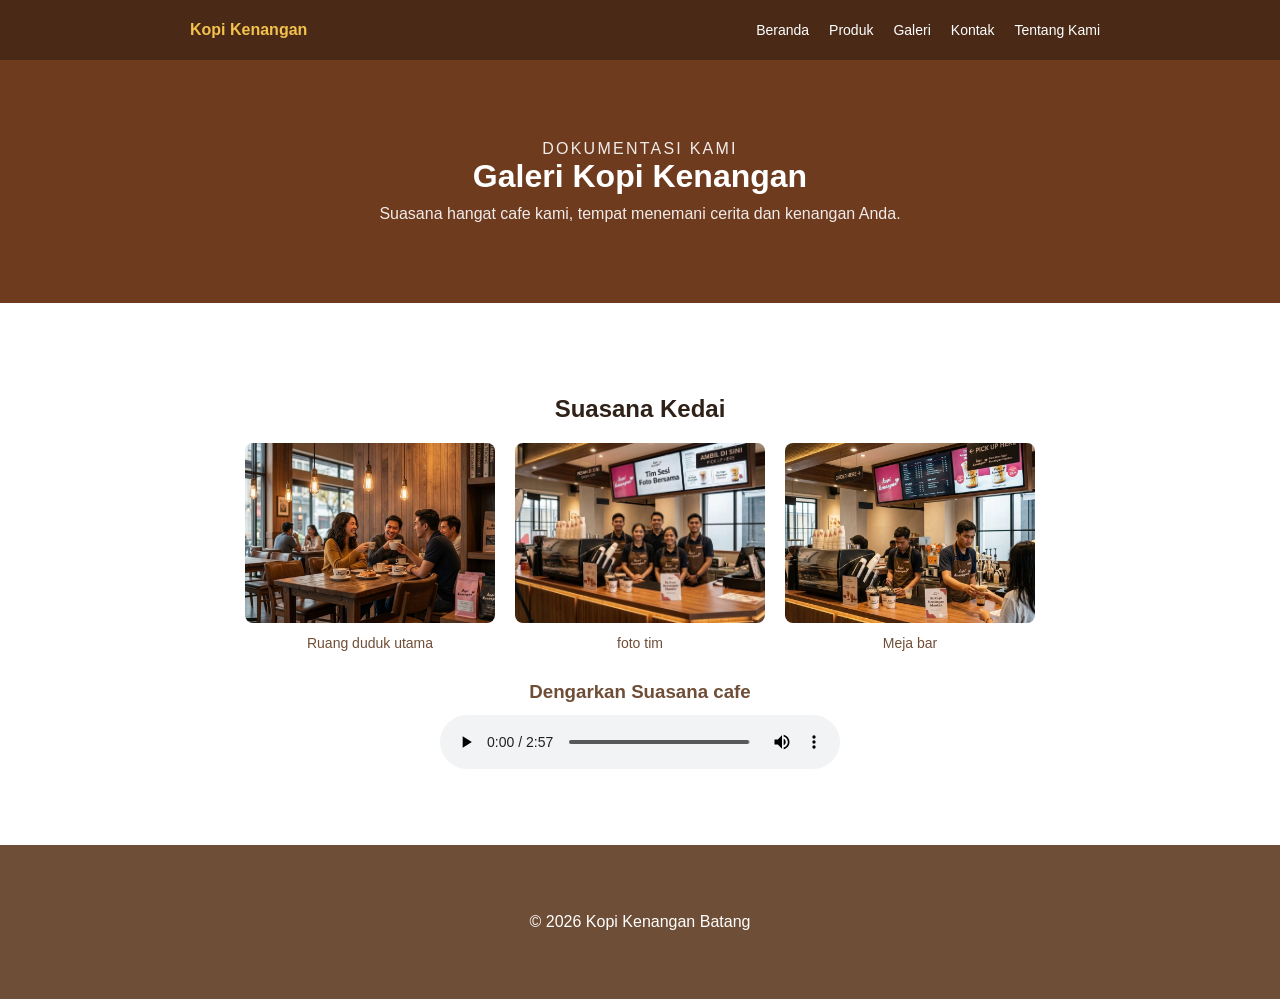
==== galeri.html @ 7b56d50e "feat: menambahkan produk dan galeri" ====
<!DOCTYPE html>
<html lang="en">
<head>
    <meta charset="UTF-8">
    <meta name="viewport" content="width=device-width, initial-scale=1.0">
    <title>Galeri - Kopi Kenangan</title>
    <link rel="stylesheet" href="css/style.css">
</head>
<body>
    <header class="main-nav">
        <div class="container nav-inner">
                 <span class="brand">
    <img src="asset/audio/audio_kopi_kenangan.mp3" alt class="brand-logo">
    Kopi Kenangan
</span>
            <nav aria-label="Navigasi utama">
                <ul>
                    <li><a href="index.html#beranda">Beranda</a></li>
                    <li><a href="produk.html">Produk</a></li>
                    <li><a href="galeri.html">Galeri</a></li>
                    <li><a href="index.html#kontak">Kontak</a></li>
                    <li><a href="tentang-kami.html">Tentang Kami</a></li>
                </ul>
            </nav>
        </div>
    </header>

    <section class="about-hero">
        <div class="container">
            <p class="eyebrow">DOKUMENTASI KAMI</p>
            <h1>Galeri Kopi Kenangan</h1>
            <p>Suasana hangat cafe kami, tempat menemani cerita dan kenangan Anda.</p>
        </div>
    </section>

    <section class="gallery-section" id="galeri">
        <div class="container">
            <h2>Suasana Kedai</h2>
            <div class="gallery-grid">
                <figure class="gallery-item">
                    <img src="asset/gambar/Ruang_duduk_utama.jpg" alt="Ruang duduk Kopi Kenangan dengan meja kayu dan pencahayaan hangat">
                    <figcaption>Ruang duduk utama</figcaption>
                </figure>
                <figure class="gallery-item">
                    <img src="asset/gambar/foto_tim.jpg" alt="foto bersama dengan tim hebat">
                    <figcaption>foto tim</figcaption>
                </figure>
                <figure class="gallery-item">
                    <img src="asset/gambar/meja_bar.jpg" alt="Meja bar tempat penyajian kopi di Kopi Kenangan">
                    <figcaption>Meja bar</figcaption>
                </figure>
            </div>

            <div class="gallery-audio">
                <h3>Dengarkan Suasana cafe</h3>
                <audio controls>
                    <source src="asset/audio/audio_kopi_kenangan.mp3" type="audio/mpeg">
                    Browser Anda tidak mendukung pemutaran audio. Anda dapat mengunduh berkasnya lewat <a href="asset/audio/suasana-cafe.mp3">tautan ini</a>.
                </audio>
            </div>
        </div>
    </section>

    <footer>
        <div class="container">
            <p>&copy; 2026 Kopi Kenangan Batang</p>
        </div>
    </footer>

    <script src="js/script.js"></script>
</body>
</html>
---- css/style.css ----
body {
    margin: 0;
    font-family: Arial, Helvetica, sans-serif;
    color: #2f2118;
    background-color: #f6f0e8;
}
 
.container {
    max-width: 920px;
    margin: 0 auto;
    padding: 32px 20px;
}
 

.hero {
    text-align: center;
    padding: 48px 32px;
    background-color: #6f3b1f;
    color: white;
}

.eyebrow {
    margin: 0 0 8px;
    font-size: 13px;
    letter-spacing: 0.14em;
    text-transform: uppercase;
    opacity: 0.85;
}
 
.hero h1 {
    font-size: 40px;
    margin: 0 0 15px;
    text-transform: capitalize;
}
 
.hero p {
    font-size: 16px;
    margin-bottom: 25px;
}
 
.hero button {
    padding: 12px 24px;
    font-size: 16px;
    background-color: #f2c14e;
    color: #333;
    border: none;
    border-radius: 5px;
    cursor: pointer;
    transition: background-color 0.2s ease;
}
 
.hero button:hover {
    background-color: #e0ac2f;
}
 .about-section {
    padding: 40px 0;
    background-color: #f6f0e8;
    text-align: center;
}

.about-section h2 {
    margin-bottom: 20px;
}

.about-content {
    max-width: 700px;
    margin: 0 auto;
    text-align: left;
}

.about-content p {
    line-height: 1.6;
    margin-bottom: 16px;
    color: #2f2118;
}

.about-content p:last-child {
    margin-bottom: 0;
}

.button {
    padding: 12px 18px;
    color: #2f2118;
    font-weight: 700;
    cursor: pointer;
    background-color: #ffd166;
    border: 0;
    border-radius: 999px;
}
 

#promoText {
    margin-top: 15px;
    font-size: 15px;
    background-color: #fff;
    color: #333;
    padding: 10px 15px;
    border-radius: 5px;
}
 
.hidden {
    display: none;
}
 

.products-section {
    padding: 40px 0;
    text-align: center;
    background-color: #fff;
}
 
.products-section h2 {
    margin-bottom: 30px;
}
 
.products {
    list-style: none;
    display: flex;
    flex-wrap: wrap;
    justify-content: center;
    gap: 20px;
    margin: 0;
    padding: 0;
}
 
.product-card {
    background-color: #fdf6ec;
    border: 1px solid #ddd;
    border-radius: 8px;
    padding: 20px;
    width: 250px;
    text-align: left;
}
 
.product-card img {
    width: 100%;
    height: 150px;
    object-fit: cover;
    border-radius: 5px;
    margin-bottom: 10px;
}
 
.product-card h3 {
    margin-bottom: 10px;
}
 
.product-card strong {
    display: block;
    color: #6f4e37;
    margin-bottom: 10px;
}
 

.product-card.favorite {
    border: 2px solid #f2c14e;
    box-shadow: 0 4px 12px rgba(111, 78, 55, 0.15);
    position: relative;
}
 

footer {
    text-align: center;
    padding: 20px;
    background-color: #6f4e37;
    color: white;
}

.main-nav {
    background-color: #4a2a17;
}

.nav-inner {
    display: flex;
    align-items: center;
    justify-content: space-between;
    padding: 14px 20px;
}

.main-nav .brand {
    color: #f2c14e;
    font-weight: 700;
    text-transform: capitalize;
}

.main-nav ul {
    display: flex;
    gap: 20px;
    list-style: none;
    margin: 0;
    padding: 0;
}

.main-nav a {
    color: #fff;
    text-decoration: none;
    font-size: 14px;
}

.main-nav a:hover {
    color: #f2c14e;
}

.contact-section {
    padding: 40px 0;
    background-color: #fdf6ec;
    text-align: left;
}

.contact-section h2 {
    text-align: center;
    margin-bottom: 30px;
}

.contact-grid {
    display: flex;
    flex-wrap: wrap;
    gap: 24px;
    justify-content: center;
}

.contact-block {
    flex: 1 1 220px;
    max-width: 260px;
}

.contact-block h3 {
    margin-bottom: 8px;
    color: #6f4e37;
}

.contact-links {
    list-style: none;
    margin: 0;
    padding: 0;
}

.contact-links li {
    margin-bottom: 8px;
}

.contact-links a {
    color: #6f3b1f;
    text-decoration: underline;
}

.contact-links a:hover {
    color: #f2c14e;
}

.about-hero {
    text-align: center;
    padding: 48px 32px;
    background-color: #6f3b1f;
    color: white;
}

.about-hero h1 {
    font-size: 32px;
    margin: 0 0 10px;
}

.about-hero p {
    font-size: 16px;
    margin: 0;
    opacity: 0.9;
}

.about-grid {
    display: flex;
    flex-wrap: wrap;
    gap: 32px;
    align-items: flex-start;
}

.about-content {
    flex: 2 1 400px;
}

.about-content p {
    line-height: 1.6;
    margin-bottom: 16px;
    color: #2f2118;
}

.about-info-card {
    flex: 1 1 220px;
    background-color: #fdf6ec;
    border: 1px solid #ddd;
    border-radius: 8px;
    padding: 20px;
}

.about-info-card h3 {
    margin: 0 0 14px;
    color: #6f4e37;
}

.about-info-card ul {
    list-style: none;
    margin: 0;
    padding: 0;
}

.about-info-card li {
    display: flex;
    flex-direction: column;
    margin-bottom: 12px;
    font-size: 14px;
}

.about-info-card li strong {
    color: #6f3b1f;
}

.about-values {
    padding: 40px 0;
    background-color: #fff;
    text-align: center;
}

.about-values h2 {
    margin-bottom: 30px;
}

.values-grid {
    display: flex;
    flex-wrap: wrap;
    justify-content: center;
    gap: 20px;
}

.value-card {
    background-color: #fdf6ec;
    border: 1px solid #ddd;
    border-radius: 8px;
    padding: 20px;
    width: 250px;
    text-align: left;
}

.value-card h3 {
    color: #6f4e37;
    margin-bottom: 8px;
}
figure.product-card {
    margin: 0;
}

.catalog-section {
    padding: 40px 0;
    background-color: #fdf6ec;
}

.catalog-table {
    width: 100%;
    border-collapse: collapse;
    margin-top: 20px;
}

.catalog-table caption {
    caption-side: top;
    text-align: left;
    font-weight: 700;
    margin-bottom: 10px;
    color: #6f4e37;
}

.catalog-table th,
.catalog-table td {
    border: 1px solid #ddd;
    padding: 10px 14px;
    text-align: left;
}

.catalog-table thead th {
    background-color: #6f3b1f;
    color: #fff;
}
.gallery-section {
    padding: 40px 0;
    background-color: #fff;
    text-align: center;
}

.gallery-grid {
    display: flex;
    flex-wrap: wrap;
    justify-content: center;
    gap: 20px;
}

.gallery-item {
    margin: 0;
    width: 250px;
}

.gallery-item img {
    width: 100%;
    height: 180px;
    object-fit: cover;
    border-radius: 8px;
}

.gallery-item figcaption {
    margin-top: 8px;
    font-size: 14px;
    color: #6f4e37;
}

.gallery-audio {
    margin-top: 30px;
    text-align: center;
}

.gallery-audio h3 {
    margin-bottom: 12px;
    color: #6f4e37;
}

.gallery-audio audio {
    width: 100%;
    max-width: 400px;
}

.main-nav .brand {
    display: flex;
    align-items: center;
    gap: 10px;
}

.brand-logo {
    height: 32px;
    width: auto;
}
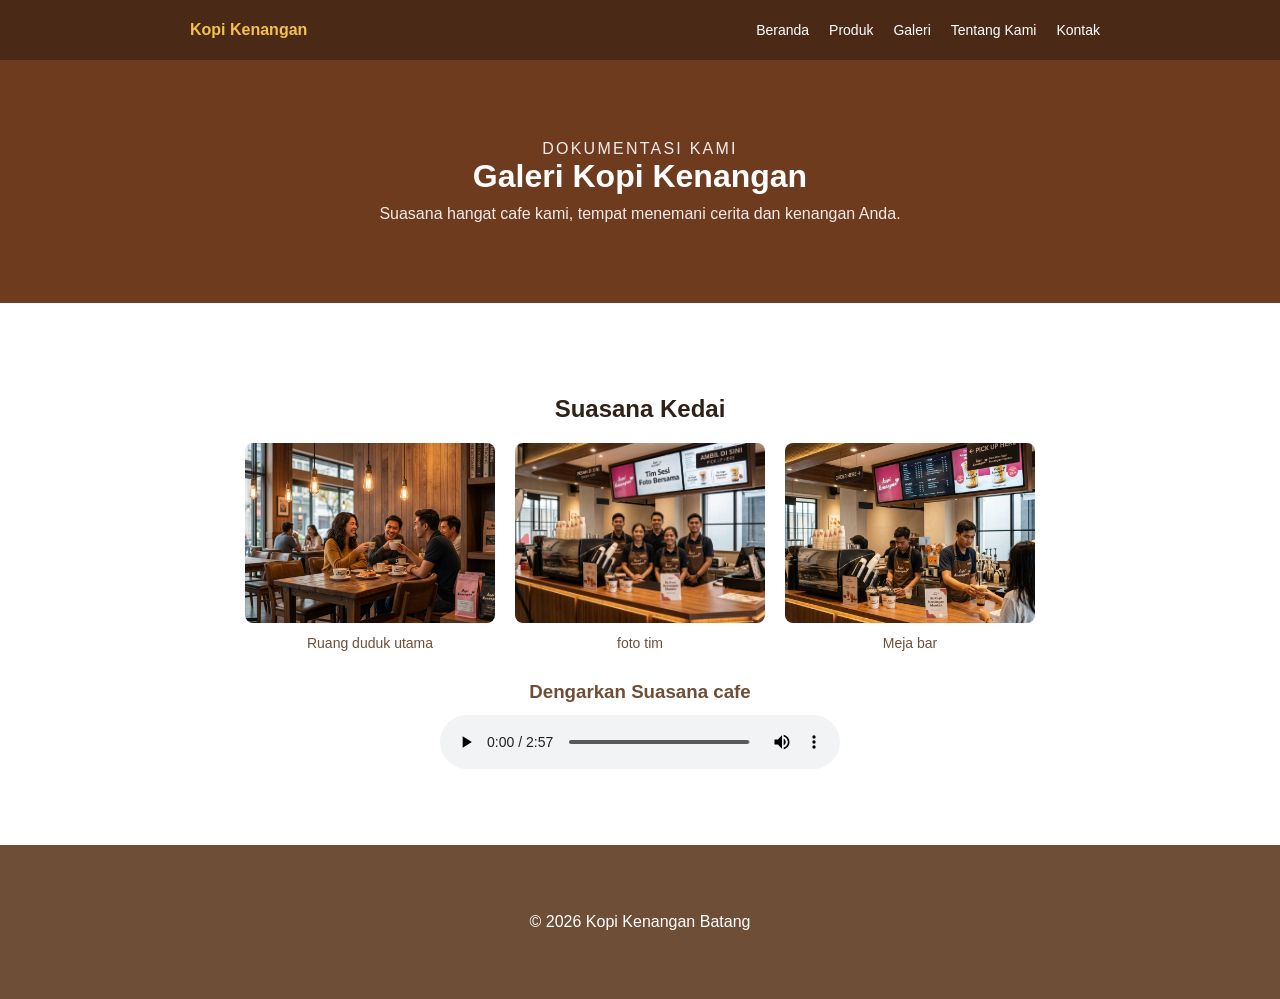
==== commit 51be8ecd: "feat : menambahkan navigasi kontak dan halaman kontak" ====
--- a/galeri.html
+++ b/galeri.html
@@ -7,7 +7,7 @@
     <link rel="stylesheet" href="css/style.css">
 </head>
 <body>
-    <header class="main-nav">
+    <header class="site-header">
         <div class="container nav-inner">
                  <span class="brand">
     <img src="asset/audio/audio_kopi_kenangan.mp3" alt class="brand-logo">
@@ -18,13 +18,13 @@
                     <li><a href="index.html#beranda">Beranda</a></li>
                     <li><a href="produk.html">Produk</a></li>
                     <li><a href="galeri.html">Galeri</a></li>
-                    <li><a href="index.html#kontak">Kontak</a></li>
                     <li><a href="tentang-kami.html">Tentang Kami</a></li>
+                    <li><a href="kontak.html">Kontak</a></li>
                 </ul>
             </nav>
         </div>
     </header>
-
+ 
     <section class="about-hero">
         <div class="container">
             <p class="eyebrow">DOKUMENTASI KAMI</p>
@@ -32,7 +32,7 @@
             <p>Suasana hangat cafe kami, tempat menemani cerita dan kenangan Anda.</p>
         </div>
     </section>
-
+ 
     <section class="gallery-section" id="galeri">
         <div class="container">
             <h2>Suasana Kedai</h2>
@@ -50,7 +50,7 @@
                     <figcaption>Meja bar</figcaption>
                 </figure>
             </div>
-
+ 
             <div class="gallery-audio">
                 <h3>Dengarkan Suasana cafe</h3>
                 <audio controls>
@@ -60,13 +60,13 @@
             </div>
         </div>
     </section>
-
-    <footer>
+ 
+    <footer class="site-footer">
         <div class="container">
             <p>&copy; 2026 Kopi Kenangan Batang</p>
         </div>
     </footer>
-
+ 
     <script src="js/script.js"></script>
 </body>
 </html>
--- a/css/style.css
+++ b/css/style.css
@@ -158,14 +158,14 @@
 }
  
 
-footer {
+.site-footer {
     text-align: center;
     padding: 20px;
     background-color: #6f4e37;
     color: white;
 }
 
-.main-nav {
+.site-header {
     background-color: #4a2a17;
 }
 
@@ -176,13 +176,13 @@
     padding: 14px 20px;
 }
 
-.main-nav .brand {
+.site-header .brand {
     color: #f2c14e;
     font-weight: 700;
     text-transform: capitalize;
 }
 
-.main-nav ul {
+.site-header ul {
     display: flex;
     gap: 20px;
     list-style: none;
@@ -190,13 +190,13 @@
     padding: 0;
 }
 
-.main-nav a {
+.site-header a {
     color: #fff;
     text-decoration: none;
     font-size: 14px;
 }
 
-.main-nav a:hover {
+.site-header a:hover {
     color: #f2c14e;
 }
 
@@ -422,7 +422,7 @@
     max-width: 400px;
 }
 
-.main-nav .brand {
+.site-header .brand {
     display: flex;
     align-items: center;
     gap: 10px;
@@ -431,4 +431,185 @@
 .brand-logo {
     height: 32px;
     width: auto;
+}
+
+.field { margin-bottom: 22px; }
+.field label {
+    display: block;
+    margin-bottom: 8px;
+    color: #6f3b1f;
+    font-weight: 600;
+    font-size: 14px;
+}
+.field-hint {
+    margin: 6px 0 0;
+    font-size: 13px;
+    color: #9c7a5c;
+    font-style: italic;
+}
+fieldset { margin: 0 0 22px; }
+fieldset + fieldset { margin-top: 22px; }
+#preview-form {
+    padding: 18px 20px;
+    white-space: pre-wrap;
+    background: white;
+    border: 1px solid #e0cba8;
+    border-radius: 10px;
+    font-family: 'Courier New', monospace;
+    font-size: 14px;
+    line-height: 1.6;
+}
+
+.skip-link {
+    position: absolute;
+    left: -999px;
+    top: auto;
+    background-color: #4a2a17;
+    color: #fff;
+    padding: 10px 16px;
+    border-radius: 0 0 6px 0;
+    z-index: 100;
+}
+
+.skip-link:focus {
+    left: 0;
+    top: 0;
+}
+
+
+.page {
+    max-width: 700px;
+    margin: 0 auto;
+    padding: 40px 20px;
+}
+
+.page h1 {
+    color: #6f3b1f;
+    margin-bottom: 8px;
+}
+
+
+.page button[type="submit"] {
+    padding: 12px 24px;
+    font-size: 16px;
+    background-color: #f2c14e;
+    color: #333;
+    border: none;
+    border-radius: 5px;
+    cursor: pointer;
+    transition: background-color 0.2s ease;
+}
+
+.page button[type="submit"]:hover {
+    background-color: #e0ac2f;
+}
+
+
+
+.contact-section form {
+    max-width: 600px;
+    margin: 0 auto 40px;
+    background-color: #fdf6ec;
+    border: 1px solid #e8d8c3;
+    border-top: 4px solid #6f3b1f;
+    border-radius: 14px;
+    padding: 36px 40px;
+    box-shadow: 0 8px 24px rgba(111, 78, 55, 0.12);
+}
+
+.contact-section input[type="text"],
+.contact-section input[type="email"],
+.contact-section input[type="tel"],
+.contact-section select,
+.contact-section textarea {
+    width: 100%;
+    padding: 12px 14px;
+    border: 1px solid #e0cba8;
+    border-radius: 8px;
+    font-family: inherit;
+    font-size: 15px;
+    box-sizing: border-box;
+    background-color: #fff;
+    transition: border-color 0.2s ease, box-shadow 0.2s ease;
+}
+
+.contact-section input:hover,
+.contact-section select:hover,
+.contact-section textarea:hover {
+    border-color: #c9a877;
+}
+
+.contact-section input:focus,
+.contact-section select:focus,
+.contact-section textarea:focus {
+    border-color: #6f3b1f;
+    box-shadow: 0 0 0 3px rgba(111, 59, 31, 0.12);
+    outline: none;
+}
+
+.contact-section fieldset {
+    border: 1px solid #e8d8c3;
+    border-radius: 10px;
+    padding: 16px 20px;
+    background-color: #fffaf3;
+}
+
+.contact-section fieldset legend {
+    padding: 0 8px;
+    color: #6f3b1f;
+    font-weight: 700;
+    font-size: 13px;
+    letter-spacing: 0.04em;
+    text-transform: uppercase;
+}
+
+.contact-section fieldset label {
+    display: flex;
+    align-items: center;
+    font-weight: normal;
+    padding: 6px 8px;
+    border-radius: 6px;
+    transition: background-color 0.15s ease;
+}
+
+.contact-section fieldset label:hover {
+    background-color: rgba(111, 59, 31, 0.06);
+}
+
+.contact-section fieldset input[type="radio"] {
+    width: 17px;
+    height: 17px;
+    margin-right: 10px;
+    accent-color: #6f3b1f;
+}
+
+.contact-section button[type="submit"] {
+    width: 100%;
+    margin-top: 6px;
+    padding: 14px 24px;
+    font-size: 16px;
+    font-weight: 700;
+    letter-spacing: 0.02em;
+    box-shadow: 0 4px 10px rgba(224, 172, 47, 0.35);
+    transition: background-color 0.2s ease, transform 0.15s ease, box-shadow 0.15s ease;
+}
+
+.contact-section button[type="submit"]:hover {
+    transform: translateY(-1px);
+    box-shadow: 0 6px 14px rgba(224, 172, 47, 0.45);
+}
+
+
+.contact-section #preview-form {
+    max-width: 600px;
+    margin: 0 auto;
+    box-shadow: 0 4px 12px rgba(111, 78, 55, 0.08);
+}
+
+.contact-section input:focus-visible,
+.contact-section select:focus-visible,
+.contact-section textarea:focus-visible,
+.contact-section button:focus-visible {
+    outline: 3px solid #6f3b1f;
+    outline-offset: 2px;
 }
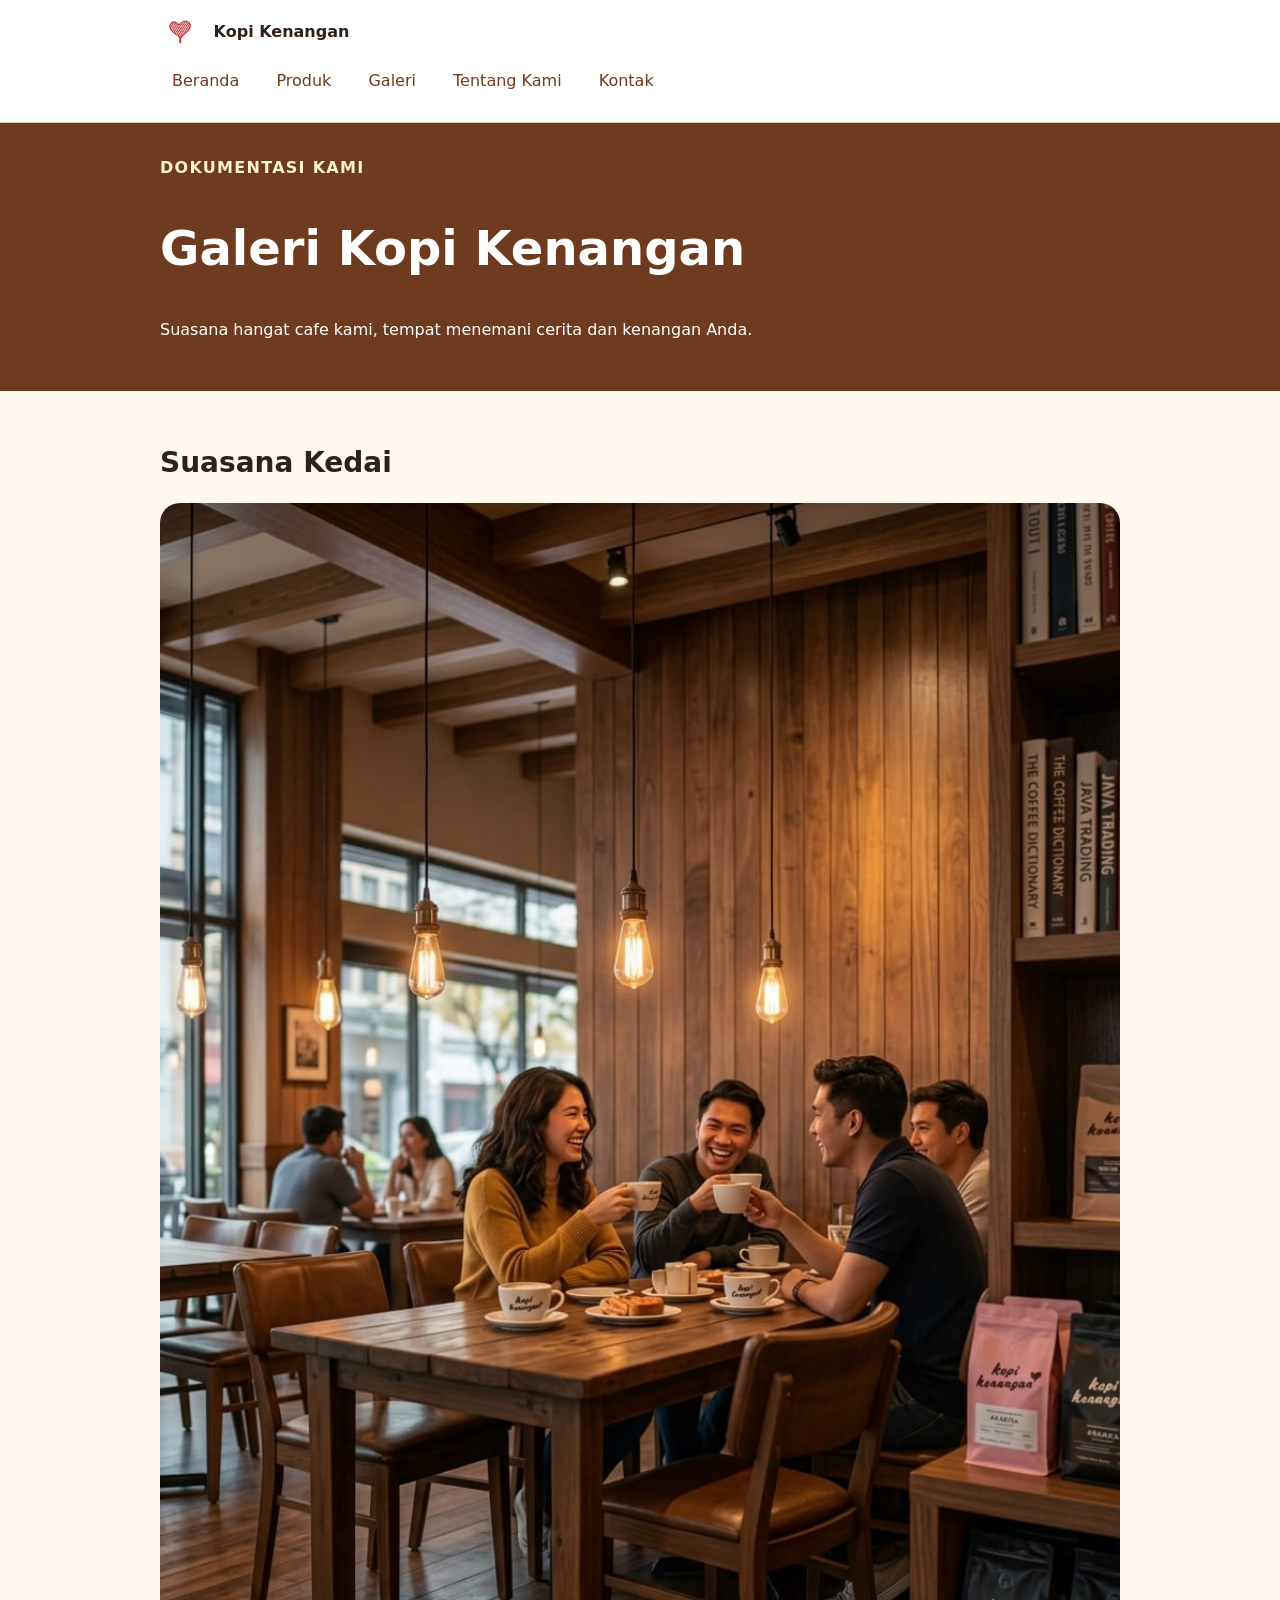
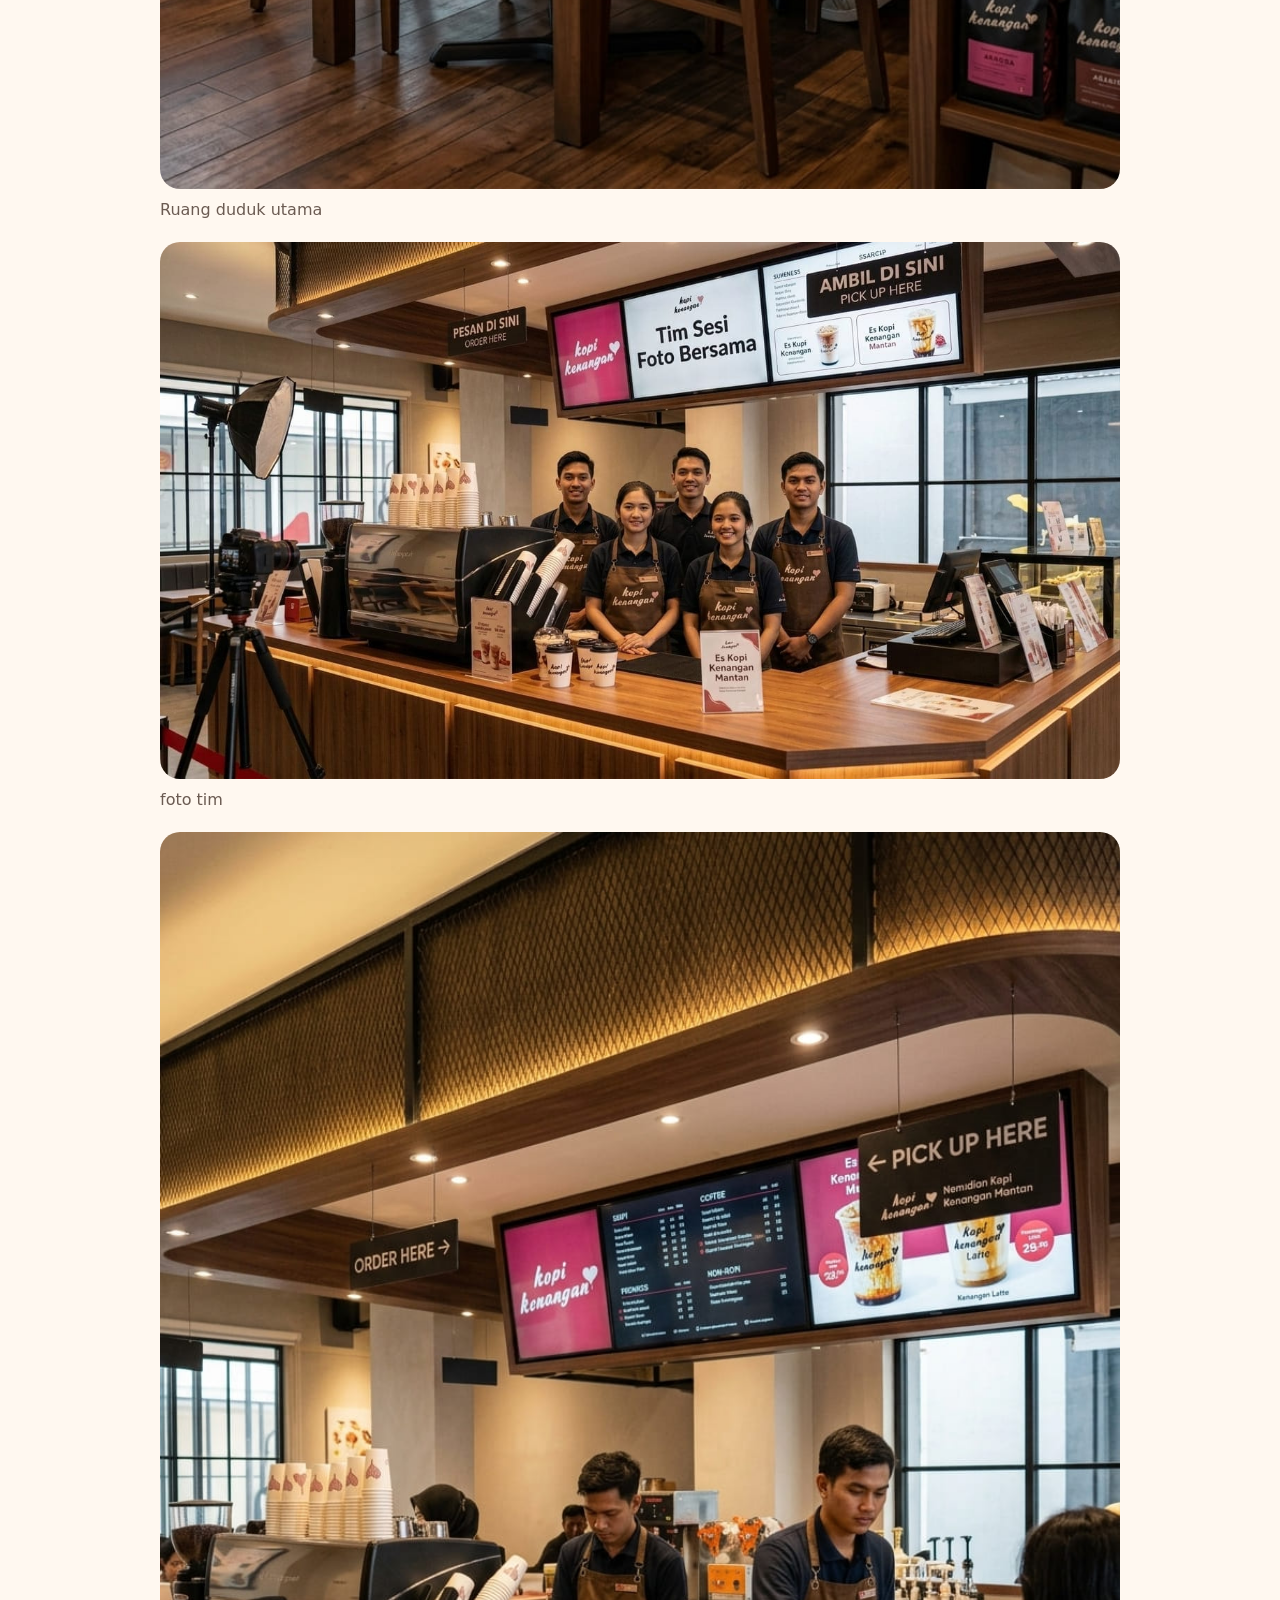
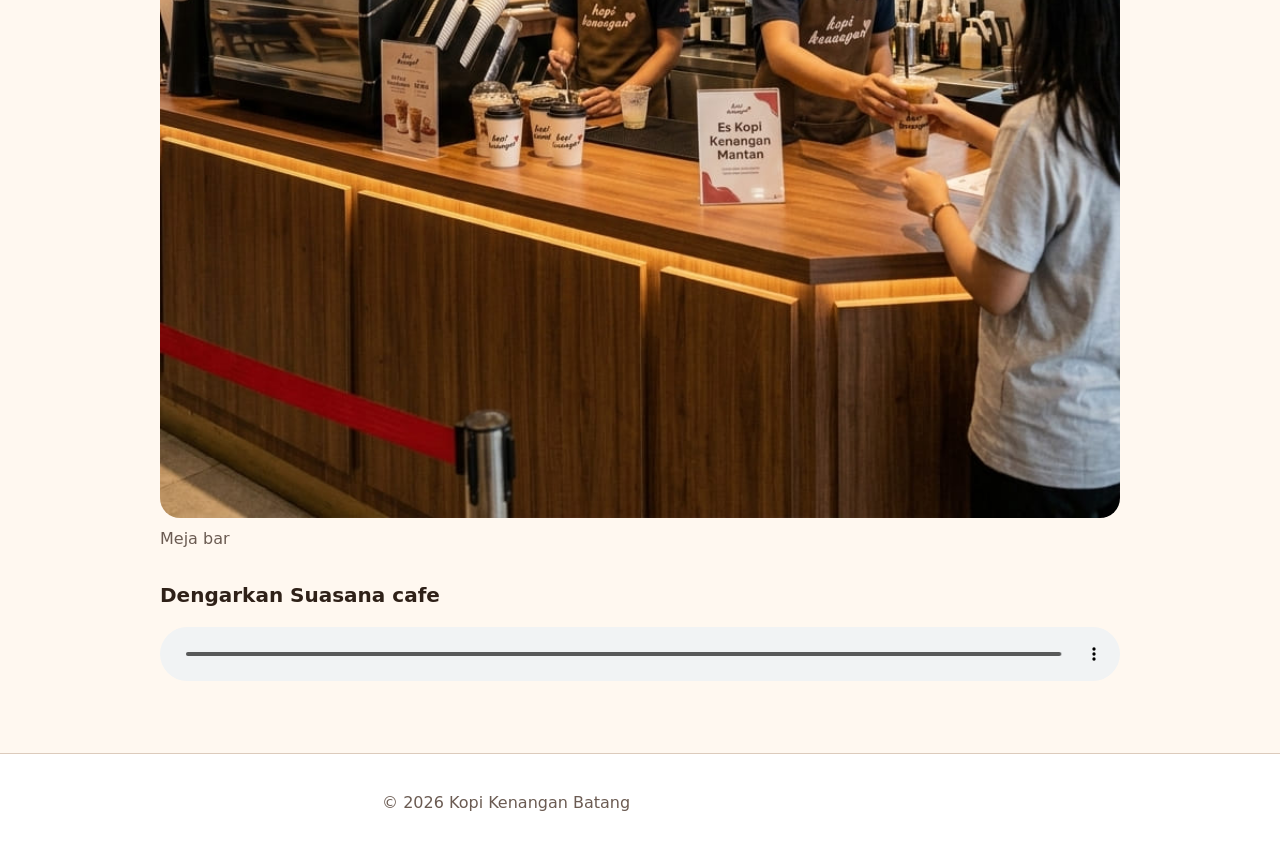
==== commit a2d9cdc9: "feat: revisi css" ====
--- a/galeri.html
+++ b/galeri.html
@@ -10,7 +10,7 @@
     <header class="site-header">
         <div class="container nav-inner">
                  <span class="brand">
-    <img src="asset/audio/audio_kopi_kenangan.mp3" alt class="brand-logo">
+    <img src="asset/gambar/logo_kopi_kenangan.webp" alt class="brand-logo">
     Kopi Kenangan
 </span>
             <nav aria-label="Navigasi utama">
--- a/css/style.css
+++ b/css/style.css
@@ -1,615 +1,198 @@
-body {
-    margin: 0;
-    font-family: Arial, Helvetica, sans-serif;
-    color: #2f2118;
-    background-color: #f6f0e8;
+:root {
+
+  --color-primary: #6f3b1f;        
+  --color-primary-strong: #4b2715;  
+  --color-text: #2f2118;             
+  --color-muted: #6b5b52;            
+  --color-text-accent: #8a3b0f;           
+  --color-on-primary: #ffffff;         
+  --color-surface-soft: #fff8f0;               
+  --color-surface: #ffffff;            
+  --color-accent-soft: #fef3c7;        
+  --color-accent-strong: #fde68a;      
+  --color-border: #dccbbc;        
+  --color-border-control: #8a6f5f;        
+  --color-focus: #1d4ed8;          
+  --color-focus-on-dark: #fde68a;  
+ 
+
+  --space-1: 0.5rem;
+  --space-2: 0.75rem;   
+  --space-3: 1.25rem;  
+  --space-4: 2rem;
+ 
+  
+  --radius-sm: 0.5rem;    
+  --radius-md: 0.875rem;  
+  --radius-lg: 1.25rem;   
+ 
+  --shadow-card: 0 0.5rem 1.5rem rgb(47 33 24 / 0.1);
 }
  
-.container {
-    max-width: 920px;
-    margin: 0 auto;
-    padding: 32px 20px;
+*,
+*::before,
+*::after { box-sizing: border-box; }
+ 
+html { color-scheme: light; }
+ 
+body {
+  margin: 0;
+  color: var(--color-text);
+  background: var(--color-surface-soft);
+  font-family: system-ui, -apple-system, BlinkMacSystemFont, "Segoe UI", sans-serif;
+  font-size: 1rem;
+  line-height: 1.6;
 }
  
+img { max-width: 100%; height: auto; }
+a { color: var(--color-primary); }
+a:hover { color: var(--color-primary-strong); }
+ 
+h1, h2, h3 { line-height: 1.2; }
+h1 { font-size: clamp(2rem, 6vw, 3rem); } h2 { font-size: 1.75rem; } h3 { font-size: 1.25rem; }
+p, li { max-width: 68ch; }
+ 
+ 
+.container { width: min(100% - 2rem, 60rem); margin-inline: auto; }
+ 
+.site-header { padding: var(--space-2) 0; background: var(--color-surface); border-bottom: 1px solid var(--color-border); }
+.site-footer { margin-top: var(--space-4); padding: var(--space-3) 0; color: var(--color-muted); text-align: center; background: var(--color-surface); border-top: 1px solid var(--color-border); }
+ 
+.hero,
+.about-hero { padding: var(--space-4) 0; color: var(--color-on-primary); background: var(--color-primary); }
+ 
+.products-section,
+.catalog-section,
+.contact-section,
+.gallery-section,
+.about-section,
+.about-values { padding: var(--space-4) 0; }
+ 
+.products,
+.values-grid,
+.gallery-grid,
+.contact-grid { margin: 0; padding: 0; }   
+ 
+ 
 
-.hero {
-    text-align: center;
-    padding: 48px 32px;
-    background-color: #6f3b1f;
-    color: white;
+.brand { display: inline-block; margin-bottom: var(--space-1); color: var(--color-text); font-weight: 800; }
+.brand-logo { height: 2.5rem; width: auto; margin-right: var(--space-1); vertical-align: middle; }
+ 
+.site-header nav ul { margin: 0; padding: 0; list-style: none; }
+.site-header nav li { display: inline-block; margin: 0 var(--space-1) var(--space-1) 0; }
+.site-header nav a { display: inline-block; padding: var(--space-1) var(--space-2); text-decoration: none; border-radius: var(--radius-sm); }
+.site-header nav a:hover { background: var(--color-accent-soft); }
+
+.site-header nav a.active,
+.site-header nav a[aria-current="page"] { color: var(--color-primary-strong); font-weight: 700; text-decoration: underline; background: var(--color-accent-soft); }
+ 
+
+.skip-link { position: absolute; top: -5rem; left: var(--space-3); z-index: 10; padding: var(--space-2) var(--space-3); color: var(--color-on-primary); background: var(--color-text); border-radius: var(--radius-sm); }
+.skip-link:focus,
+.skip-link:focus-visible { top: var(--space-2); }
+ 
+
+.eyebrow { margin: 0 0 var(--space-1); color: var(--color-text-accent); font-weight: 800; letter-spacing: 0.08em; }
+
+.hero .eyebrow,
+.about-hero .eyebrow { color: var(--color-accent-soft); }
+ 
+.aside-note { margin-top: var(--space-3); padding: var(--space-3); color: var(--color-text); background: var(--color-surface-soft); border-radius: var(--radius-lg); }
+.aside-note h3 { margin-top: 0; }
+ 
+.button,
+button {
+  display: inline-block;
+  padding: var(--space-2) var(--space-3);
+  color: var(--color-on-primary);
+  font: inherit;
+  font-weight: 700;
+  text-decoration: none;
+  cursor: pointer;
+  background: var(--color-primary);
+  border: 0;
+  border-radius: var(--radius-sm);
+}
+.button:hover,
+button:hover { color: var(--color-on-primary); background: var(--color-primary-strong); }
+ 
+
+.hero button { color: var(--color-text); background: var(--color-accent-soft); }
+.hero button:hover { color: var(--color-text); background: var(--color-accent-strong); }
+ 
+
+.product-card,
+.value-card,
+.contact-block {
+  margin: 0 0 var(--space-3);
+  padding: var(--space-3);
+  background: var(--color-surface);
+  border: 1px solid var(--color-border);
+  border-radius: var(--radius-md);
+  box-shadow: var(--shadow-card);
+}
+.product-card img { display: block; width: 100%; max-width: 22rem; margin-bottom: var(--space-2); border-radius: var(--radius-sm); }
+.product-card h3,
+.value-card h3,
+.contact-block h3 { margin: 0 0 var(--space-1); }
+.product-card strong { color: var(--color-text-accent); font-size: 1.125rem; }
+
+.product-card.favorite { background: var(--color-accent-soft); border: 2px solid var(--color-primary); }
+ 
+.contact-links { margin: 0; padding: 0; list-style: none; }
+.contact-links li { margin-bottom: var(--space-1); }
+ 
+
+.field { margin-bottom: var(--space-3); }
+.field label,
+legend { display: block; margin-bottom: var(--space-1); font-weight: 700; }
+.field input,
+.field select,
+.field textarea {
+  display: block;
+  width: 100%;
+  padding: var(--space-2);
+  color: inherit;
+  font: inherit;
+  background: var(--color-surface);
+  border: 1px solid var(--color-border-control);
+  border-radius: var(--radius-sm);
+}
+.field input::placeholder { color: var(--color-muted); }
+.field-hint { margin: var(--space-1) 0 0; color: var(--color-muted); font-size: 0.9rem; }
+ 
+fieldset { margin: 0 0 var(--space-3); padding: var(--space-3); border: 1px solid var(--color-border-control); border-radius: var(--radius-sm); }
+fieldset label { display: block; margin-bottom: var(--space-1); }
+input[type="radio"],
+input[type="checkbox"] { width: auto; margin-right: var(--space-1); }   
+ 
+#preview-form { margin: 0; padding: var(--space-3); white-space: pre-wrap; overflow-wrap: anywhere; background: var(--color-surface); border: 1px solid var(--color-border); border-radius: var(--radius-sm); }
+ 
+
+.catalog-table { width: 100%; border-collapse: collapse; background: var(--color-surface); }
+caption { margin-bottom: var(--space-1); font-weight: 700; text-align: left; }
+th,
+td { padding: var(--space-2); text-align: left; border: 1px solid var(--color-border); }
+th { color: var(--color-primary-strong); background: var(--color-accent-soft); }
+ 
+
+.gallery-item { margin: 0 0 var(--space-3); }
+.gallery-item img { display: block; width: 100%; border-radius: var(--radius-lg); }
+figcaption { margin-top: var(--space-1); color: var(--color-muted); }
+.gallery-audio { margin-top: var(--space-4); }
+audio { width: 100%; max-width: 100%; }
+ 
+.about-info-card img { display: block; border-radius: var(--radius-lg); }
+ 
+:focus-visible {
+  outline: 3px solid var(--color-focus);
+  outline-offset: 3px;
 }
 
-.eyebrow {
-    margin: 0 0 8px;
-    font-size: 13px;
-    letter-spacing: 0.14em;
-    text-transform: uppercase;
-    opacity: 0.85;
-}
- 
-.hero h1 {
-    font-size: 40px;
-    margin: 0 0 15px;
-    text-transform: capitalize;
-}
- 
-.hero p {
-    font-size: 16px;
-    margin-bottom: 25px;
-}
- 
-.hero button {
-    padding: 12px 24px;
-    font-size: 16px;
-    background-color: #f2c14e;
-    color: #333;
-    border: none;
-    border-radius: 5px;
-    cursor: pointer;
-    transition: background-color 0.2s ease;
-}
- 
-.hero button:hover {
-    background-color: #e0ac2f;
-}
- .about-section {
-    padding: 40px 0;
-    background-color: #f6f0e8;
-    text-align: center;
-}
-
-.about-section h2 {
-    margin-bottom: 20px;
-}
-
-.about-content {
-    max-width: 700px;
-    margin: 0 auto;
-    text-align: left;
-}
-
-.about-content p {
-    line-height: 1.6;
-    margin-bottom: 16px;
-    color: #2f2118;
-}
-
-.about-content p:last-child {
-    margin-bottom: 0;
-}
-
-.button {
-    padding: 12px 18px;
-    color: #2f2118;
-    font-weight: 700;
-    cursor: pointer;
-    background-color: #ffd166;
-    border: 0;
-    border-radius: 999px;
-}
+.hero :focus-visible,
+.about-hero :focus-visible { outline-color: var(--color-focus-on-dark); }
  
 
-#promoText {
-    margin-top: 15px;
-    font-size: 15px;
-    background-color: #fff;
-    color: #333;
-    padding: 10px 15px;
-    border-radius: 5px;
-}
- 
-.hidden {
-    display: none;
-}
- 
-
-.products-section {
-    padding: 40px 0;
-    text-align: center;
-    background-color: #fff;
-}
- 
-.products-section h2 {
-    margin-bottom: 30px;
-}
- 
-.products {
-    list-style: none;
-    display: flex;
-    flex-wrap: wrap;
-    justify-content: center;
-    gap: 20px;
-    margin: 0;
-    padding: 0;
-}
- 
-.product-card {
-    background-color: #fdf6ec;
-    border: 1px solid #ddd;
-    border-radius: 8px;
-    padding: 20px;
-    width: 250px;
-    text-align: left;
-}
- 
-.product-card img {
-    width: 100%;
-    height: 150px;
-    object-fit: cover;
-    border-radius: 5px;
-    margin-bottom: 10px;
-}
- 
-.product-card h3 {
-    margin-bottom: 10px;
-}
- 
-.product-card strong {
-    display: block;
-    color: #6f4e37;
-    margin-bottom: 10px;
-}
- 
-
-.product-card.favorite {
-    border: 2px solid #f2c14e;
-    box-shadow: 0 4px 12px rgba(111, 78, 55, 0.15);
-    position: relative;
-}
- 
-
-.site-footer {
-    text-align: center;
-    padding: 20px;
-    background-color: #6f4e37;
-    color: white;
-}
-
-.site-header {
-    background-color: #4a2a17;
-}
-
-.nav-inner {
-    display: flex;
-    align-items: center;
-    justify-content: space-between;
-    padding: 14px 20px;
-}
-
-.site-header .brand {
-    color: #f2c14e;
-    font-weight: 700;
-    text-transform: capitalize;
-}
-
-.site-header ul {
-    display: flex;
-    gap: 20px;
-    list-style: none;
-    margin: 0;
-    padding: 0;
-}
-
-.site-header a {
-    color: #fff;
-    text-decoration: none;
-    font-size: 14px;
-}
-
-.site-header a:hover {
-    color: #f2c14e;
-}
-
-.contact-section {
-    padding: 40px 0;
-    background-color: #fdf6ec;
-    text-align: left;
-}
-
-.contact-section h2 {
-    text-align: center;
-    margin-bottom: 30px;
-}
-
-.contact-grid {
-    display: flex;
-    flex-wrap: wrap;
-    gap: 24px;
-    justify-content: center;
-}
-
-.contact-block {
-    flex: 1 1 220px;
-    max-width: 260px;
-}
-
-.contact-block h3 {
-    margin-bottom: 8px;
-    color: #6f4e37;
-}
-
-.contact-links {
-    list-style: none;
-    margin: 0;
-    padding: 0;
-}
-
-.contact-links li {
-    margin-bottom: 8px;
-}
-
-.contact-links a {
-    color: #6f3b1f;
-    text-decoration: underline;
-}
-
-.contact-links a:hover {
-    color: #f2c14e;
-}
-
-.about-hero {
-    text-align: center;
-    padding: 48px 32px;
-    background-color: #6f3b1f;
-    color: white;
-}
-
-.about-hero h1 {
-    font-size: 32px;
-    margin: 0 0 10px;
-}
-
-.about-hero p {
-    font-size: 16px;
-    margin: 0;
-    opacity: 0.9;
-}
-
-.about-grid {
-    display: flex;
-    flex-wrap: wrap;
-    gap: 32px;
-    align-items: flex-start;
-}
-
-.about-content {
-    flex: 2 1 400px;
-}
-
-.about-content p {
-    line-height: 1.6;
-    margin-bottom: 16px;
-    color: #2f2118;
-}
-
-.about-info-card {
-    flex: 1 1 220px;
-    background-color: #fdf6ec;
-    border: 1px solid #ddd;
-    border-radius: 8px;
-    padding: 20px;
-}
-
-.about-info-card h3 {
-    margin: 0 0 14px;
-    color: #6f4e37;
-}
-
-.about-info-card ul {
-    list-style: none;
-    margin: 0;
-    padding: 0;
-}
-
-.about-info-card li {
-    display: flex;
-    flex-direction: column;
-    margin-bottom: 12px;
-    font-size: 14px;
-}
-
-.about-info-card li strong {
-    color: #6f3b1f;
-}
-
-.about-values {
-    padding: 40px 0;
-    background-color: #fff;
-    text-align: center;
-}
-
-.about-values h2 {
-    margin-bottom: 30px;
-}
-
-.values-grid {
-    display: flex;
-    flex-wrap: wrap;
-    justify-content: center;
-    gap: 20px;
-}
-
-.value-card {
-    background-color: #fdf6ec;
-    border: 1px solid #ddd;
-    border-radius: 8px;
-    padding: 20px;
-    width: 250px;
-    text-align: left;
-}
-
-.value-card h3 {
-    color: #6f4e37;
-    margin-bottom: 8px;
-}
-figure.product-card {
-    margin: 0;
-}
-
-.catalog-section {
-    padding: 40px 0;
-    background-color: #fdf6ec;
-}
-
-.catalog-table {
-    width: 100%;
-    border-collapse: collapse;
-    margin-top: 20px;
-}
-
-.catalog-table caption {
-    caption-side: top;
-    text-align: left;
-    font-weight: 700;
-    margin-bottom: 10px;
-    color: #6f4e37;
-}
-
-.catalog-table th,
-.catalog-table td {
-    border: 1px solid #ddd;
-    padding: 10px 14px;
-    text-align: left;
-}
-
-.catalog-table thead th {
-    background-color: #6f3b1f;
-    color: #fff;
-}
-.gallery-section {
-    padding: 40px 0;
-    background-color: #fff;
-    text-align: center;
-}
-
-.gallery-grid {
-    display: flex;
-    flex-wrap: wrap;
-    justify-content: center;
-    gap: 20px;
-}
-
-.gallery-item {
-    margin: 0;
-    width: 250px;
-}
-
-.gallery-item img {
-    width: 100%;
-    height: 180px;
-    object-fit: cover;
-    border-radius: 8px;
-}
-
-.gallery-item figcaption {
-    margin-top: 8px;
-    font-size: 14px;
-    color: #6f4e37;
-}
-
-.gallery-audio {
-    margin-top: 30px;
-    text-align: center;
-}
-
-.gallery-audio h3 {
-    margin-bottom: 12px;
-    color: #6f4e37;
-}
-
-.gallery-audio audio {
-    width: 100%;
-    max-width: 400px;
-}
-
-.site-header .brand {
-    display: flex;
-    align-items: center;
-    gap: 10px;
-}
-
-.brand-logo {
-    height: 32px;
-    width: auto;
-}
-
-.field { margin-bottom: 22px; }
-.field label {
-    display: block;
-    margin-bottom: 8px;
-    color: #6f3b1f;
-    font-weight: 600;
-    font-size: 14px;
-}
-.field-hint {
-    margin: 6px 0 0;
-    font-size: 13px;
-    color: #9c7a5c;
-    font-style: italic;
-}
-fieldset { margin: 0 0 22px; }
-fieldset + fieldset { margin-top: 22px; }
-#preview-form {
-    padding: 18px 20px;
-    white-space: pre-wrap;
-    background: white;
-    border: 1px solid #e0cba8;
-    border-radius: 10px;
-    font-family: 'Courier New', monospace;
-    font-size: 14px;
-    line-height: 1.6;
-}
-
-.skip-link {
-    position: absolute;
-    left: -999px;
-    top: auto;
-    background-color: #4a2a17;
-    color: #fff;
-    padding: 10px 16px;
-    border-radius: 0 0 6px 0;
-    z-index: 100;
-}
-
-.skip-link:focus {
-    left: 0;
-    top: 0;
-}
-
-
-.page {
-    max-width: 700px;
-    margin: 0 auto;
-    padding: 40px 20px;
-}
-
-.page h1 {
-    color: #6f3b1f;
-    margin-bottom: 8px;
-}
-
-
-.page button[type="submit"] {
-    padding: 12px 24px;
-    font-size: 16px;
-    background-color: #f2c14e;
-    color: #333;
-    border: none;
-    border-radius: 5px;
-    cursor: pointer;
-    transition: background-color 0.2s ease;
-}
-
-.page button[type="submit"]:hover {
-    background-color: #e0ac2f;
-}
-
-
-
-.contact-section form {
-    max-width: 600px;
-    margin: 0 auto 40px;
-    background-color: #fdf6ec;
-    border: 1px solid #e8d8c3;
-    border-top: 4px solid #6f3b1f;
-    border-radius: 14px;
-    padding: 36px 40px;
-    box-shadow: 0 8px 24px rgba(111, 78, 55, 0.12);
-}
-
-.contact-section input[type="text"],
-.contact-section input[type="email"],
-.contact-section input[type="tel"],
-.contact-section select,
-.contact-section textarea {
-    width: 100%;
-    padding: 12px 14px;
-    border: 1px solid #e0cba8;
-    border-radius: 8px;
-    font-family: inherit;
-    font-size: 15px;
-    box-sizing: border-box;
-    background-color: #fff;
-    transition: border-color 0.2s ease, box-shadow 0.2s ease;
-}
-
-.contact-section input:hover,
-.contact-section select:hover,
-.contact-section textarea:hover {
-    border-color: #c9a877;
-}
-
-.contact-section input:focus,
-.contact-section select:focus,
-.contact-section textarea:focus {
-    border-color: #6f3b1f;
-    box-shadow: 0 0 0 3px rgba(111, 59, 31, 0.12);
-    outline: none;
-}
-
-.contact-section fieldset {
-    border: 1px solid #e8d8c3;
-    border-radius: 10px;
-    padding: 16px 20px;
-    background-color: #fffaf3;
-}
-
-.contact-section fieldset legend {
-    padding: 0 8px;
-    color: #6f3b1f;
-    font-weight: 700;
-    font-size: 13px;
-    letter-spacing: 0.04em;
-    text-transform: uppercase;
-}
-
-.contact-section fieldset label {
-    display: flex;
-    align-items: center;
-    font-weight: normal;
-    padding: 6px 8px;
-    border-radius: 6px;
-    transition: background-color 0.15s ease;
-}
-
-.contact-section fieldset label:hover {
-    background-color: rgba(111, 59, 31, 0.06);
-}
-
-.contact-section fieldset input[type="radio"] {
-    width: 17px;
-    height: 17px;
-    margin-right: 10px;
-    accent-color: #6f3b1f;
-}
-
-.contact-section button[type="submit"] {
-    width: 100%;
-    margin-top: 6px;
-    padding: 14px 24px;
-    font-size: 16px;
-    font-weight: 700;
-    letter-spacing: 0.02em;
-    box-shadow: 0 4px 10px rgba(224, 172, 47, 0.35);
-    transition: background-color 0.2s ease, transform 0.15s ease, box-shadow 0.15s ease;
-}
-
-.contact-section button[type="submit"]:hover {
-    transform: translateY(-1px);
-    box-shadow: 0 6px 14px rgba(224, 172, 47, 0.45);
-}
-
-
-.contact-section #preview-form {
-    max-width: 600px;
-    margin: 0 auto;
-    box-shadow: 0 4px 12px rgba(111, 78, 55, 0.08);
-}
-
-.contact-section input:focus-visible,
-.contact-section select:focus-visible,
-.contact-section textarea:focus-visible,
-.contact-section button:focus-visible {
-    outline: 3px solid #6f3b1f;
-    outline-offset: 2px;
-}+.field input:focus-visible,
+.field select:focus-visible,
+.field textarea:focus-visible { border-color: var(--color-focus); }
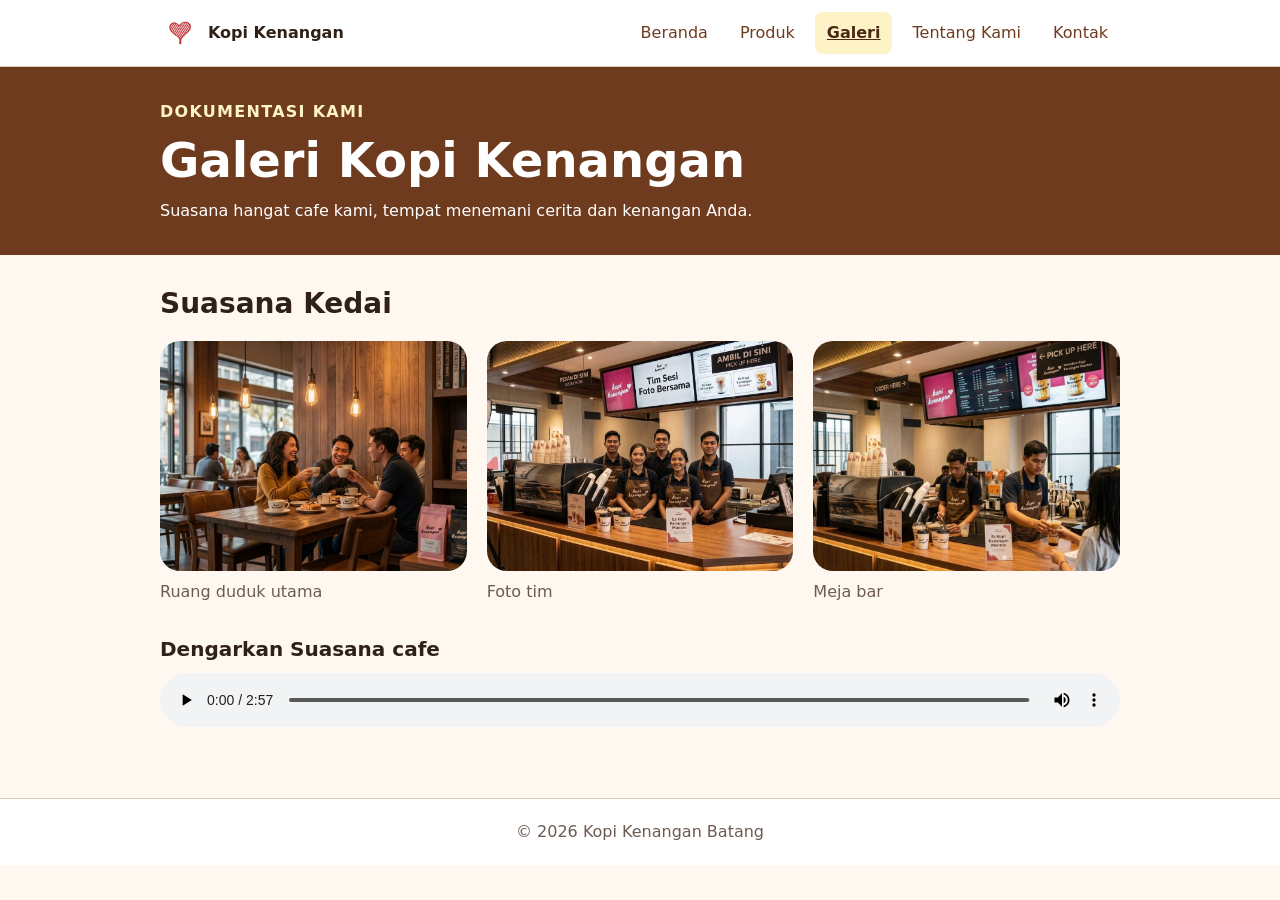
==== commit c50b4858: "feat: menerapkan grid dan flex" ====
--- a/galeri.html
+++ b/galeri.html
@@ -1,5 +1,5 @@
 <!DOCTYPE html>
-<html lang="en">
+<html lang="id">
 <head>
     <meta charset="UTF-8">
     <meta name="viewport" content="width=device-width, initial-scale=1.0">
@@ -9,15 +9,15 @@
 <body>
     <header class="site-header">
         <div class="container nav-inner">
-                 <span class="brand">
-    <img src="asset/gambar/logo_kopi_kenangan.webp" alt class="brand-logo">
-    Kopi Kenangan
-</span>
+            <span class="brand">
+                <img src="asset/gambar/logo_kopi_kenangan.webp" alt="" class="brand-logo">
+                Kopi Kenangan
+            </span>
             <nav aria-label="Navigasi utama">
                 <ul>
                     <li><a href="index.html#beranda">Beranda</a></li>
                     <li><a href="produk.html">Produk</a></li>
-                    <li><a href="galeri.html">Galeri</a></li>
+                    <li><a href="galeri.html" aria-current="page">Galeri</a></li>
                     <li><a href="tentang-kami.html">Tentang Kami</a></li>
                     <li><a href="kontak.html">Kontak</a></li>
                 </ul>
@@ -25,41 +25,43 @@
         </div>
     </header>
  
-    <section class="about-hero">
-        <div class="container">
-            <p class="eyebrow">DOKUMENTASI KAMI</p>
-            <h1>Galeri Kopi Kenangan</h1>
-            <p>Suasana hangat cafe kami, tempat menemani cerita dan kenangan Anda.</p>
-        </div>
-    </section>
+    <main>
+        <section class="about-hero">
+            <div class="container">
+                <p class="eyebrow">DOKUMENTASI KAMI</p>
+                <h1>Galeri Kopi Kenangan</h1>
+                <p>Suasana hangat cafe kami, tempat menemani cerita dan kenangan Anda.</p>
+            </div>
+        </section>
  
-    <section class="gallery-section" id="galeri">
-        <div class="container">
-            <h2>Suasana Kedai</h2>
-            <div class="gallery-grid">
-                <figure class="gallery-item">
-                    <img src="asset/gambar/Ruang_duduk_utama.jpg" alt="Ruang duduk Kopi Kenangan dengan meja kayu dan pencahayaan hangat">
-                    <figcaption>Ruang duduk utama</figcaption>
-                </figure>
-                <figure class="gallery-item">
-                    <img src="asset/gambar/foto_tim.jpg" alt="foto bersama dengan tim hebat">
-                    <figcaption>foto tim</figcaption>
-                </figure>
-                <figure class="gallery-item">
-                    <img src="asset/gambar/meja_bar.jpg" alt="Meja bar tempat penyajian kopi di Kopi Kenangan">
-                    <figcaption>Meja bar</figcaption>
-                </figure>
+        <section class="gallery-section" id="galeri">
+            <div class="container">
+                <h2>Suasana Kedai</h2>
+                <div class="gallery-grid">
+                    <figure class="gallery-item">
+                        <img src="asset/gambar/Ruang_duduk_utama.jpg" alt="Ruang duduk Kopi Kenangan dengan meja kayu dan pencahayaan hangat">
+                        <figcaption>Ruang duduk utama</figcaption>
+                    </figure>
+                    <figure class="gallery-item">
+                        <img src="asset/gambar/foto_tim.jpg" alt="Foto bersama tim Kopi Kenangan">
+                        <figcaption>Foto tim</figcaption>
+                    </figure>
+                    <figure class="gallery-item">
+                        <img src="asset/gambar/meja_bar.jpg" alt="Meja bar tempat penyajian kopi di Kopi Kenangan">
+                        <figcaption>Meja bar</figcaption>
+                    </figure>
+                </div>
+ 
+                <div class="gallery-audio">
+                    <h3>Dengarkan Suasana cafe</h3>
+                    <audio controls>
+                        <source src="asset/audio/audio_kopi_kenangan.mp3" type="audio/mpeg">
+                        Browser Anda tidak mendukung pemutaran audio. Anda dapat mengunduh berkasnya lewat <a href="asset/audio/audio_kopi_kenangan.mp3">tautan ini</a>.
+                    </audio>
+                </div>
             </div>
- 
-            <div class="gallery-audio">
-                <h3>Dengarkan Suasana cafe</h3>
-                <audio controls>
-                    <source src="asset/audio/audio_kopi_kenangan.mp3" type="audio/mpeg">
-                    Browser Anda tidak mendukung pemutaran audio. Anda dapat mengunduh berkasnya lewat <a href="asset/audio/suasana-cafe.mp3">tautan ini</a>.
-                </audio>
-            </div>
-        </div>
-    </section>
+        </section>
+    </main>
  
     <footer class="site-footer">
         <div class="container">
--- a/css/style.css
+++ b/css/style.css
@@ -1,34 +1,36 @@
 :root {
-
-  --color-primary: #6f3b1f;        
-  --color-primary-strong: #4b2715;  
-  --color-text: #2f2118;             
-  --color-muted: #6b5b52;            
-  --color-text-accent: #8a3b0f;           
-  --color-on-primary: #ffffff;         
-  --color-surface-soft: #fff8f0;               
-  --color-surface: #ffffff;            
-  --color-accent-soft: #fef3c7;        
-  --color-accent-strong: #fde68a;      
-  --color-border: #dccbbc;        
-  --color-border-control: #8a6f5f;        
-  --color-focus: #1d4ed8;          
-  --color-focus-on-dark: #fde68a;  
- 
-
+  
+  --color-primary: #6f3b1f;
+  --color-primary-strong: #4b2715;
+  --color-text: #2f2118;
+  --color-muted: #6b5b52;
+  --color-text-accent: #8a3b0f;
+  --color-on-primary: #ffffff;
+  --color-surface-soft: #fff8f0;
+  --color-surface: #ffffff;
+  --color-accent-soft: #fef3c7;
+  --color-accent-strong: #fde68a;
+  --color-border: #dccbbc;
+  --color-border-control: #8a6f5f;
+  --color-focus: #1d4ed8;
+  --color-focus-on-dark: #fde68a;
+ 
+  
   --space-1: 0.5rem;
-  --space-2: 0.75rem;   
-  --space-3: 1.25rem;  
+  --space-2: 0.75rem;
+  --space-3: 1.25rem;
   --space-4: 2rem;
  
   
-  --radius-sm: 0.5rem;    
-  --radius-md: 0.875rem;  
-  --radius-lg: 1.25rem;   
- 
+  --radius-sm: 0.5rem;
+  --radius-md: 0.875rem;
+  --radius-lg: 1.25rem;
+ 
+  
   --shadow-card: 0 0.5rem 1.5rem rgb(47 33 24 / 0.1);
 }
  
+
 *,
 *::before,
 *::after { box-sizing: border-box; }
@@ -45,18 +47,26 @@
 }
  
 img { max-width: 100%; height: auto; }
+figure { margin: 0; }
 a { color: var(--color-primary); }
 a:hover { color: var(--color-primary-strong); }
  
 h1, h2, h3 { line-height: 1.2; }
-h1 { font-size: clamp(2rem, 6vw, 3rem); } h2 { font-size: 1.75rem; } h3 { font-size: 1.25rem; }
+h1 { font-size: clamp(2rem, 6vw, 3rem); }
+h2 { font-size: 1.75rem; }
+h3 { font-size: 1.25rem; }
 p, li { max-width: 68ch; }
  
- 
 .container { width: min(100% - 2rem, 60rem); margin-inline: auto; }
+ 
+
+.container > h2 { margin: 0 0 var(--space-3); }
  
 .site-header { padding: var(--space-2) 0; background: var(--color-surface); border-bottom: 1px solid var(--color-border); }
 .site-footer { margin-top: var(--space-4); padding: var(--space-3) 0; color: var(--color-muted); text-align: center; background: var(--color-surface); border-top: 1px solid var(--color-border); }
+.site-footer .container { display: flex; justify-content: center; }
+.site-footer p { margin: 0; }
+
  
 .hero,
 .about-hero { padding: var(--space-4) 0; color: var(--color-on-primary); background: var(--color-primary); }
@@ -68,38 +78,91 @@
 .about-section,
 .about-values { padding: var(--space-4) 0; }
  
-.products,
+.product-grid,
 .values-grid,
 .gallery-grid,
-.contact-grid { margin: 0; padding: 0; }   
- 
- 
-
-.brand { display: inline-block; margin-bottom: var(--space-1); color: var(--color-text); font-weight: 800; }
-.brand-logo { height: 2.5rem; width: auto; margin-right: var(--space-1); vertical-align: middle; }
- 
-.site-header nav ul { margin: 0; padding: 0; list-style: none; }
-.site-header nav li { display: inline-block; margin: 0 var(--space-1) var(--space-1) 0; }
+.contact-grid { margin: 0; padding: 0; }
+ 
+
+.nav-inner {
+  display: flex;
+  flex-wrap: wrap;
+  align-items: center;
+  justify-content: space-between;
+  gap: var(--space-2);
+}
+ 
+.brand {
+  display: inline-flex;
+  align-items: center;
+  gap: var(--space-1);
+  color: var(--color-text);
+  font-weight: 800;
+}
+.brand-logo { height: 2.5rem; width: auto; }
+ 
+.site-header nav ul {
+  display: flex;
+  flex-wrap: wrap;
+  gap: var(--space-1);
+  margin: 0;
+  padding: 0;
+  list-style: none;
+}
 .site-header nav a { display: inline-block; padding: var(--space-1) var(--space-2); text-decoration: none; border-radius: var(--radius-sm); }
 .site-header nav a:hover { background: var(--color-accent-soft); }
-
+ 
 .site-header nav a.active,
 .site-header nav a[aria-current="page"] { color: var(--color-primary-strong); font-weight: 700; text-decoration: underline; background: var(--color-accent-soft); }
  
-
 .skip-link { position: absolute; top: -5rem; left: var(--space-3); z-index: 10; padding: var(--space-2) var(--space-3); color: var(--color-on-primary); background: var(--color-text); border-radius: var(--radius-sm); }
 .skip-link:focus,
 .skip-link:focus-visible { top: var(--space-2); }
  
 
 .eyebrow { margin: 0 0 var(--space-1); color: var(--color-text-accent); font-weight: 800; letter-spacing: 0.08em; }
-
 .hero .eyebrow,
 .about-hero .eyebrow { color: var(--color-accent-soft); }
  
-.aside-note { margin-top: var(--space-3); padding: var(--space-3); color: var(--color-text); background: var(--color-surface-soft); border-radius: var(--radius-lg); }
-.aside-note h3 { margin-top: 0; }
- 
+
+.about-hero .container {
+  display: flex;
+  flex-direction: column;
+  gap: var(--space-1);
+}
+.about-hero .container > * { margin: 0; }
+ 
+
+.hero-layout {
+  display: grid;
+  grid-template-columns: minmax(0, 3fr) minmax(0, 2fr);
+  gap: var(--space-4);
+  align-items: center;
+}
+ 
+
+.hero-content {
+  display: flex;
+  flex-direction: column;
+  align-items: flex-start;
+  gap: var(--space-2);
+}
+.hero-content > * { margin: 0; }
+ 
+.hero-image {
+  display: block;
+  width: 100%;
+  aspect-ratio: 4 / 3;
+  object-fit: cover;
+  border-radius: var(--radius-lg);
+  box-shadow: var(--shadow-card);
+}
+ 
+.aside-note { align-self: stretch; padding: var(--space-3); color: var(--color-text); background: var(--color-surface-soft); border-radius: var(--radius-lg); }
+.aside-note h3 { margin: 0 0 var(--space-1); }
+.aside-note p { margin: 0; }
+ 
+
 .button,
 button {
   display: inline-block;
@@ -110,40 +173,143 @@
   text-decoration: none;
   cursor: pointer;
   background: var(--color-primary);
-  border: 0;
+  border: 2px solid transparent;
   border-radius: var(--radius-sm);
 }
 .button:hover,
 button:hover { color: var(--color-on-primary); background: var(--color-primary-strong); }
  
-
+.button-secondary { color: var(--color-primary-strong); background: var(--color-surface); border-color: var(--color-primary); }
+.button-secondary:hover { color: var(--color-primary-strong); background: var(--color-accent-soft); }
+ 
 .hero button { color: var(--color-text); background: var(--color-accent-soft); }
 .hero button:hover { color: var(--color-text); background: var(--color-accent-strong); }
+ 
+
+.product-grid {
+  display: grid;
+  grid-template-columns: repeat(3, minmax(0, 1fr));
+  gap: var(--space-3);
+}
  
 
 .product-card,
 .value-card,
 .contact-block {
-  margin: 0 0 var(--space-3);
+  margin: 0;
   padding: var(--space-3);
   background: var(--color-surface);
   border: 1px solid var(--color-border);
   border-radius: var(--radius-md);
   box-shadow: var(--shadow-card);
 }
-.product-card img { display: block; width: 100%; max-width: 22rem; margin-bottom: var(--space-2); border-radius: var(--radius-sm); }
-.product-card h3,
+ 
+.product-card {
+  position: relative;
+  display: flex;
+  flex-direction: column;
+  gap: var(--space-2);
+}
+.product-card img {
+  display: block;
+  width: 100%;
+  aspect-ratio: 4 / 3;
+  object-fit: cover;
+  border-radius: var(--radius-sm);
+}
+.product-card figcaption {
+  display: flex;
+  flex: 1;
+  flex-direction: column;
+  gap: var(--space-1);
+  margin: 0;
+  color: var(--color-text);
+}
+.product-card figcaption > * { margin: 0; }
+.product-card strong { color: var(--color-text-accent); font-size: 1.125rem; }
+.product-card.favorite { background: var(--color-accent-soft); border: 2px solid var(--color-primary); }
+ 
+
+.product-badge {
+  position: absolute;
+  top: var(--space-2);
+  right: var(--space-2);
+  padding: 0 var(--space-2);
+  color: var(--color-on-primary);
+  font-size: 0.875rem;
+  font-weight: 700;
+  background: var(--color-primary-strong);
+  border-radius: var(--radius-sm);
+}
+ 
+
+.card-actions {
+  display: flex;
+  flex-wrap: wrap;
+  align-items: center;
+  gap: var(--space-1);
+}
+.product-card .card-actions { margin-top: auto; }
+ 
 .value-card h3,
 .contact-block h3 { margin: 0 0 var(--space-1); }
-.product-card strong { color: var(--color-text-accent); font-size: 1.125rem; }
-
-.product-card.favorite { background: var(--color-accent-soft); border: 2px solid var(--color-primary); }
- 
-.contact-links { margin: 0; padding: 0; list-style: none; }
-.contact-links li { margin-bottom: var(--space-1); }
- 
-
-.field { margin-bottom: var(--space-3); }
+.value-card p,
+.contact-block p { margin: 0; }
+ 
+
+.contact-links {
+  display: flex;
+  flex-direction: column;
+  gap: var(--space-1);
+  margin: 0;
+  padding: 0;
+  list-style: none;
+}
+ 
+
+   
+.gallery-grid {
+  display: grid;
+  grid-template-columns: repeat(3, minmax(0, 1fr));
+  gap: var(--space-3);
+}
+.gallery-item { margin: 0; }
+.gallery-item img { display: block; width: 100%; aspect-ratio: 4 / 3; object-fit: cover; border-radius: var(--radius-lg); }
+.gallery-item figcaption { margin-top: var(--space-1); color: var(--color-muted); }
+.gallery-audio { margin-top: var(--space-4); }
+.gallery-audio h3 { margin: 0 0 var(--space-2); }
+audio { width: 100%; max-width: 100%; }
+ 
+.contact-grid {
+  display: grid;
+  grid-template-columns: repeat(3, minmax(0, 1fr));
+  gap: var(--space-3);
+}
+ 
+.values-grid {
+  display: grid;
+  grid-template-columns: repeat(3, minmax(0, 1fr));
+  gap: var(--space-3);
+}
+ 
+.about-grid {
+  display: grid;
+  grid-template-columns: minmax(0, 3fr) minmax(0, 2fr);
+  gap: var(--space-4);
+  align-items: center;
+}
+.about-content { display: flex; flex-direction: column; gap: var(--space-2); }
+.about-content p { margin: 0; }
+.about-info-card img { display: block; width: 100%; border-radius: var(--radius-lg); }
+ 
+
+#form-kontak {
+  display: flex;
+  flex-direction: column;
+  gap: var(--space-3);
+}
+ 
+.field { margin: 0; }
 .field label,
 legend { display: block; margin-bottom: var(--space-1); font-weight: 700; }
 .field input,
@@ -161,11 +327,29 @@
 .field input::placeholder { color: var(--color-muted); }
 .field-hint { margin: var(--space-1) 0 0; color: var(--color-muted); font-size: 0.9rem; }
  
-fieldset { margin: 0 0 var(--space-3); padding: var(--space-3); border: 1px solid var(--color-border-control); border-radius: var(--radius-sm); }
-fieldset label { display: block; margin-bottom: var(--space-1); }
+fieldset {
+  display: flex;
+  flex-direction: column;
+  gap: var(--space-1);
+  min-width: 0;
+  margin: 0;
+  padding: var(--space-3);
+  border: 1px solid var(--color-border-control);
+  border-radius: var(--radius-sm);
+}
+fieldset label { display: block; margin: 0; }
 input[type="radio"],
-input[type="checkbox"] { width: auto; margin-right: var(--space-1); }   
- 
+input[type="checkbox"] { width: auto; margin-right: var(--space-1); }
+ 
+
+.form-actions {
+  display: flex;
+  flex-wrap: wrap;
+  align-items: center;
+  gap: var(--space-2);
+}
+ 
+#preview-title { margin-top: var(--space-4); }
 #preview-form { margin: 0; padding: var(--space-3); white-space: pre-wrap; overflow-wrap: anywhere; background: var(--color-surface); border: 1px solid var(--color-border); border-radius: var(--radius-sm); }
  
 
@@ -176,23 +360,13 @@
 th { color: var(--color-primary-strong); background: var(--color-accent-soft); }
  
 
-.gallery-item { margin: 0 0 var(--space-3); }
-.gallery-item img { display: block; width: 100%; border-radius: var(--radius-lg); }
-figcaption { margin-top: var(--space-1); color: var(--color-muted); }
-.gallery-audio { margin-top: var(--space-4); }
-audio { width: 100%; max-width: 100%; }
- 
-.about-info-card img { display: block; border-radius: var(--radius-lg); }
- 
 :focus-visible {
   outline: 3px solid var(--color-focus);
   outline-offset: 3px;
 }
-
 .hero :focus-visible,
 .about-hero :focus-visible { outline-color: var(--color-focus-on-dark); }
  
-
 .field input:focus-visible,
 .field select:focus-visible,
 .field textarea:focus-visible { border-color: var(--color-focus); }
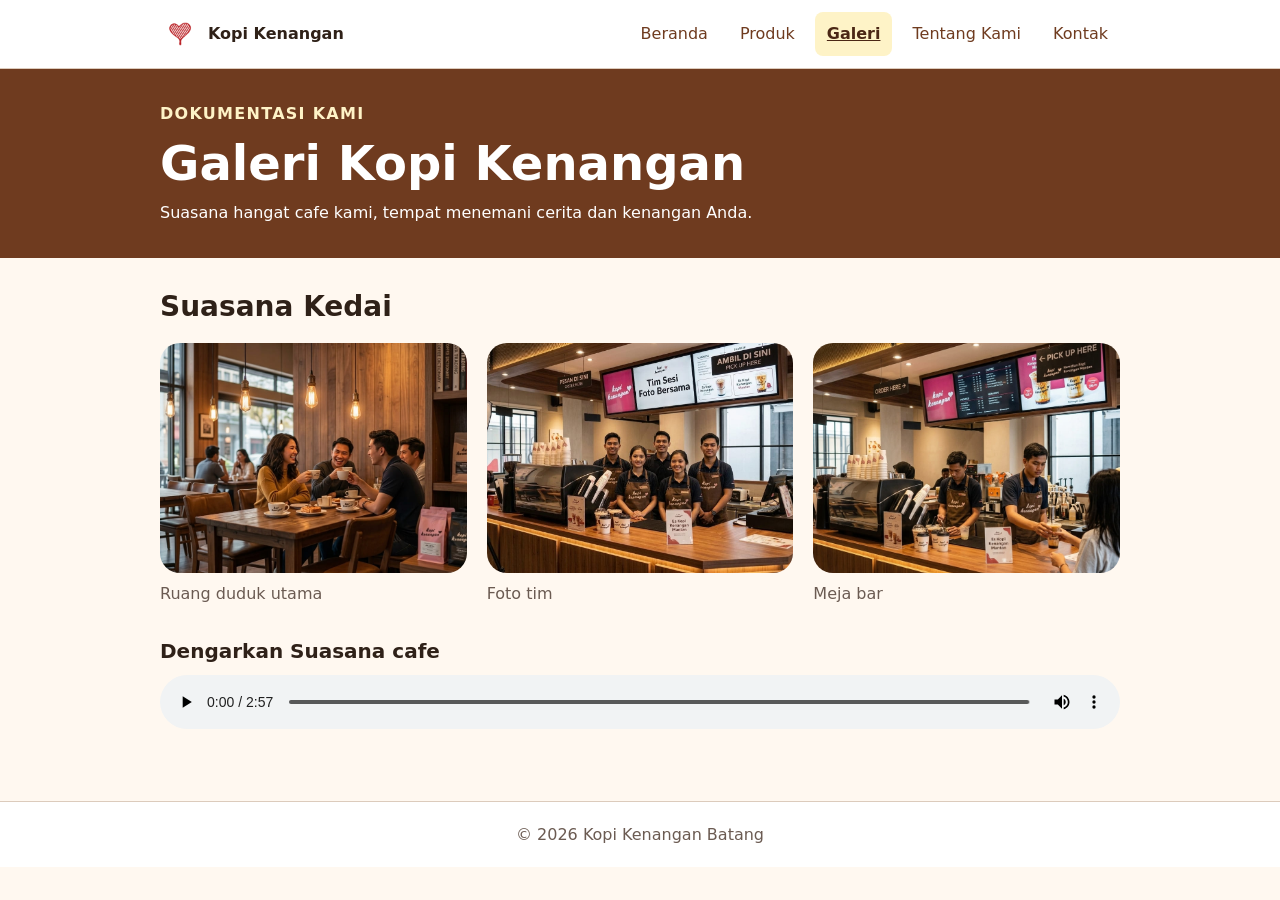
==== commit 5ee4cbc2: "feat:  memberikan responsive mobile sesuai arahan dan Quality gate" ====
--- a/galeri.html
+++ b/galeri.html
@@ -7,10 +7,12 @@
     <link rel="stylesheet" href="css/style.css">
 </head>
 <body>
+    <a class="skip-link" href="#konten">Lewati ke konten utama</a>
+ 
     <header class="site-header">
         <div class="container nav-inner">
             <span class="brand">
-                <img src="asset/gambar/logo_kopi_kenangan.webp" alt="" class="brand-logo">
+                <img src="asset/gambar/logo_kopi_kenangan.webp" alt="" width="40" height="40" class="brand-logo">
                 Kopi Kenangan
             </span>
             <nav aria-label="Navigasi utama">
@@ -25,7 +27,7 @@
         </div>
     </header>
  
-    <main>
+    <main id="konten">
         <section class="about-hero">
             <div class="container">
                 <p class="eyebrow">DOKUMENTASI KAMI</p>
@@ -39,15 +41,15 @@
                 <h2>Suasana Kedai</h2>
                 <div class="gallery-grid">
                     <figure class="gallery-item">
-                        <img src="asset/gambar/Ruang_duduk_utama.jpg" alt="Ruang duduk Kopi Kenangan dengan meja kayu dan pencahayaan hangat">
+                        <img src="asset/gambar/Ruang_duduk_utama.jpg" alt="Ruang duduk Kopi Kenangan dengan meja kayu dan pencahayaan hangat" width="800" height="600" loading="lazy">
                         <figcaption>Ruang duduk utama</figcaption>
                     </figure>
                     <figure class="gallery-item">
-                        <img src="asset/gambar/foto_tim.jpg" alt="Foto bersama tim Kopi Kenangan">
+                        <img src="asset/gambar/foto_tim.jpg" alt="Foto bersama tim Kopi Kenangan" width="800" height="600" loading="lazy">
                         <figcaption>Foto tim</figcaption>
                     </figure>
                     <figure class="gallery-item">
-                        <img src="asset/gambar/meja_bar.jpg" alt="Meja bar tempat penyajian kopi di Kopi Kenangan">
+                        <img src="asset/gambar/meja_bar.jpg" alt="Meja bar tempat penyajian kopi di Kopi Kenangan" width="800" height="600" loading="lazy">
                         <figcaption>Meja bar</figcaption>
                     </figure>
                 </div>
--- a/css/style.css
+++ b/css/style.css
@@ -1,5 +1,4 @@
 :root {
-  
   --color-primary: #6f3b1f;
   --color-primary-strong: #4b2715;
   --color-text: #2f2118;
@@ -14,29 +13,27 @@
   --color-border-control: #8a6f5f;
   --color-focus: #1d4ed8;
   --color-focus-on-dark: #fde68a;
- 
-  
+
   --space-1: 0.5rem;
   --space-2: 0.75rem;
   --space-3: 1.25rem;
   --space-4: 2rem;
- 
   
+  --section-space: clamp(var(--space-3), 3vw + 0.75rem, var(--space-4));
+
   --radius-sm: 0.5rem;
   --radius-md: 0.875rem;
   --radius-lg: 1.25rem;
- 
-  
+
   --shadow-card: 0 0.5rem 1.5rem rgb(47 33 24 / 0.1);
 }
- 
 
 *,
 *::before,
 *::after { box-sizing: border-box; }
- 
+
 html { color-scheme: light; }
- 
+
 body {
   margin: 0;
   color: var(--color-text);
@@ -45,53 +42,49 @@
   font-size: 1rem;
   line-height: 1.6;
 }
- 
+
 img { max-width: 100%; height: auto; }
 figure { margin: 0; }
 a { color: var(--color-primary); }
 a:hover { color: var(--color-primary-strong); }
- 
+
 h1, h2, h3 { line-height: 1.2; }
 h1 { font-size: clamp(2rem, 6vw, 3rem); }
 h2 { font-size: 1.75rem; }
 h3 { font-size: 1.25rem; }
 p, li { max-width: 68ch; }
- 
+
 .container { width: min(100% - 2rem, 60rem); margin-inline: auto; }
- 
-
 .container > h2 { margin: 0 0 var(--space-3); }
- 
+
 .site-header { padding: var(--space-2) 0; background: var(--color-surface); border-bottom: 1px solid var(--color-border); }
 .site-footer { margin-top: var(--space-4); padding: var(--space-3) 0; color: var(--color-muted); text-align: center; background: var(--color-surface); border-top: 1px solid var(--color-border); }
 .site-footer .container { display: flex; justify-content: center; }
 .site-footer p { margin: 0; }
 
- 
 .hero,
-.about-hero { padding: var(--space-4) 0; color: var(--color-on-primary); background: var(--color-primary); }
- 
+.about-hero { padding: var(--section-space) 0; color: var(--color-on-primary); background: var(--color-primary); }
+
 .products-section,
 .catalog-section,
 .contact-section,
 .gallery-section,
 .about-section,
-.about-values { padding: var(--space-4) 0; }
- 
+.about-values { padding: var(--section-space) 0; }
+
 .product-grid,
 .values-grid,
 .gallery-grid,
 .contact-grid { margin: 0; padding: 0; }
- 
+
 
 .nav-inner {
   display: flex;
-  flex-wrap: wrap;
-  align-items: center;
-  justify-content: space-between;
-  gap: var(--space-2);
-}
- 
+  flex-direction: column;
+  align-items: flex-start;
+  gap: var(--space-3);
+}
+
 .brand {
   display: inline-flex;
   align-items: center;
@@ -100,30 +93,29 @@
   font-weight: 800;
 }
 .brand-logo { height: 2.5rem; width: auto; }
- 
+
 .site-header nav ul {
   display: flex;
+  flex-direction: column;
   flex-wrap: wrap;
-  gap: var(--space-1);
+  gap: var(--space-2);
   margin: 0;
   padding: 0;
   list-style: none;
 }
-.site-header nav a { display: inline-block; padding: var(--space-1) var(--space-2); text-decoration: none; border-radius: var(--radius-sm); }
+.site-header nav a { display: inline-flex; align-items: center; min-height: 2.75rem; padding: var(--space-1) var(--space-2); text-decoration: none; border-radius: var(--radius-sm); }
 .site-header nav a:hover { background: var(--color-accent-soft); }
- 
+
 .site-header nav a.active,
 .site-header nav a[aria-current="page"] { color: var(--color-primary-strong); font-weight: 700; text-decoration: underline; background: var(--color-accent-soft); }
- 
+
 .skip-link { position: absolute; top: -5rem; left: var(--space-3); z-index: 10; padding: var(--space-2) var(--space-3); color: var(--color-on-primary); background: var(--color-text); border-radius: var(--radius-sm); }
 .skip-link:focus,
 .skip-link:focus-visible { top: var(--space-2); }
- 
 
 .eyebrow { margin: 0 0 var(--space-1); color: var(--color-text-accent); font-weight: 800; letter-spacing: 0.08em; }
 .hero .eyebrow,
 .about-hero .eyebrow { color: var(--color-accent-soft); }
- 
 
 .about-hero .container {
   display: flex;
@@ -131,15 +123,14 @@
   gap: var(--space-1);
 }
 .about-hero .container > * { margin: 0; }
- 
+
 
 .hero-layout {
   display: grid;
-  grid-template-columns: minmax(0, 3fr) minmax(0, 2fr);
+  grid-template-columns: minmax(0, 1fr);
   gap: var(--space-4);
   align-items: center;
 }
- 
 
 .hero-content {
   display: flex;
@@ -148,7 +139,7 @@
   gap: var(--space-2);
 }
 .hero-content > * { margin: 0; }
- 
+
 .hero-image {
   display: block;
   width: 100%;
@@ -157,11 +148,10 @@
   border-radius: var(--radius-lg);
   box-shadow: var(--shadow-card);
 }
- 
+
 .aside-note { align-self: stretch; padding: var(--space-3); color: var(--color-text); background: var(--color-surface-soft); border-radius: var(--radius-lg); }
-.aside-note h3 { margin: 0 0 var(--space-1); }
+.aside-note h2 { margin: 0 0 var(--space-1); font-size: 1.25rem; }
 .aside-note p { margin: 0; }
- 
 
 .button,
 button {
@@ -178,20 +168,24 @@
 }
 .button:hover,
 button:hover { color: var(--color-on-primary); background: var(--color-primary-strong); }
- 
+
 .button-secondary { color: var(--color-primary-strong); background: var(--color-surface); border-color: var(--color-primary); }
 .button-secondary:hover { color: var(--color-primary-strong); background: var(--color-accent-soft); }
- 
+
 .hero button { color: var(--color-text); background: var(--color-accent-soft); }
 .hero button:hover { color: var(--color-text); background: var(--color-accent-strong); }
- 
-
-.product-grid {
+
+
+.product-grid,
+.gallery-grid,
+.values-grid,
+.contact-grid,
+.about-grid {
   display: grid;
-  grid-template-columns: repeat(3, minmax(0, 1fr));
+  grid-template-columns: minmax(0, 1fr);
   gap: var(--space-3);
 }
- 
+.about-grid { gap: var(--space-4); align-items: center; }
 
 .product-card,
 .value-card,
@@ -203,7 +197,7 @@
   border-radius: var(--radius-md);
   box-shadow: var(--shadow-card);
 }
- 
+
 .product-card {
   position: relative;
   display: flex;
@@ -228,7 +222,6 @@
 .product-card figcaption > * { margin: 0; }
 .product-card strong { color: var(--color-text-accent); font-size: 1.125rem; }
 .product-card.favorite { background: var(--color-accent-soft); border: 2px solid var(--color-primary); }
- 
 
 .product-badge {
   position: absolute;
@@ -241,7 +234,6 @@
   background: var(--color-primary-strong);
   border-radius: var(--radius-sm);
 }
- 
 
 .card-actions {
   display: flex;
@@ -250,12 +242,11 @@
   gap: var(--space-1);
 }
 .product-card .card-actions { margin-top: auto; }
- 
+
 .value-card h3,
 .contact-block h3 { margin: 0 0 var(--space-1); }
 .value-card p,
 .contact-block p { margin: 0; }
- 
 
 .contact-links {
   display: flex;
@@ -265,50 +256,27 @@
   padding: 0;
   list-style: none;
 }
- 
-
-   
-.gallery-grid {
-  display: grid;
-  grid-template-columns: repeat(3, minmax(0, 1fr));
-  gap: var(--space-3);
-}
+
 .gallery-item { margin: 0; }
 .gallery-item img { display: block; width: 100%; aspect-ratio: 4 / 3; object-fit: cover; border-radius: var(--radius-lg); }
 .gallery-item figcaption { margin-top: var(--space-1); color: var(--color-muted); }
 .gallery-audio { margin-top: var(--space-4); }
 .gallery-audio h3 { margin: 0 0 var(--space-2); }
 audio { width: 100%; max-width: 100%; }
- 
-.contact-grid {
-  display: grid;
-  grid-template-columns: repeat(3, minmax(0, 1fr));
-  gap: var(--space-3);
-}
- 
-.values-grid {
-  display: grid;
-  grid-template-columns: repeat(3, minmax(0, 1fr));
-  gap: var(--space-3);
-}
- 
-.about-grid {
-  display: grid;
-  grid-template-columns: minmax(0, 3fr) minmax(0, 2fr);
-  gap: var(--space-4);
-  align-items: center;
-}
+audio:focus-visible,
+audio:focus-within { outline: 3px solid var(--color-focus); outline-offset: 3px; }
+
 .about-content { display: flex; flex-direction: column; gap: var(--space-2); }
 .about-content p { margin: 0; }
 .about-info-card img { display: block; width: 100%; border-radius: var(--radius-lg); }
- 
+
 
 #form-kontak {
   display: flex;
   flex-direction: column;
   gap: var(--space-3);
 }
- 
+
 .field { margin: 0; }
 .field label,
 legend { display: block; margin-bottom: var(--space-1); font-weight: 700; }
@@ -326,7 +294,7 @@
 }
 .field input::placeholder { color: var(--color-muted); }
 .field-hint { margin: var(--space-1) 0 0; color: var(--color-muted); font-size: 0.9rem; }
- 
+
 fieldset {
   display: flex;
   flex-direction: column;
@@ -340,7 +308,6 @@
 fieldset label { display: block; margin: 0; }
 input[type="radio"],
 input[type="checkbox"] { width: auto; margin-right: var(--space-1); }
- 
 
 .form-actions {
   display: flex;
@@ -348,17 +315,22 @@
   align-items: center;
   gap: var(--space-2);
 }
- 
+
 #preview-title { margin-top: var(--space-4); }
 #preview-form { margin: 0; padding: var(--space-3); white-space: pre-wrap; overflow-wrap: anywhere; background: var(--color-surface); border: 1px solid var(--color-border); border-radius: var(--radius-sm); }
- 
-
-.catalog-table { width: 100%; border-collapse: collapse; background: var(--color-surface); }
+
+
+table { width: 100%; border-collapse: collapse; background: var(--color-surface); }
 caption { margin-bottom: var(--space-1); font-weight: 700; text-align: left; }
 th,
 td { padding: var(--space-2); text-align: left; border: 1px solid var(--color-border); }
 th { color: var(--color-primary-strong); background: var(--color-accent-soft); }
- 
+
+
+.table-scroll { max-width: 100%; overflow-x: auto; }
+.table-scroll:focus-visible { outline: 3px solid var(--color-focus); outline-offset: 3px; }
+.table-scroll table { min-width: 40rem; }
+
 
 :focus-visible {
   outline: 3px solid var(--color-focus);
@@ -366,7 +338,32 @@
 }
 .hero :focus-visible,
 .about-hero :focus-visible { outline-color: var(--color-focus-on-dark); }
- 
+
 .field input:focus-visible,
 .field select:focus-visible,
-.field textarea:focus-visible { border-color: var(--color-focus); }+.field textarea:focus-visible { border-color: var(--color-focus); }
+
+
+.contact-links a,
+.contact-block p { overflow-wrap: anywhere; }
+
+
+
+@media (min-width: 42rem) {
+  .site-header nav ul { flex-direction: row; gap: var(--space-1); }
+  .gallery-grid { grid-template-columns: repeat(2, minmax(0, 1fr)); }
+}
+
+@media (min-width: 48rem) {
+  .hero-layout { grid-template-columns: minmax(0, 1.2fr) minmax(0, 0.8fr); }
+  .about-grid { grid-template-columns: minmax(0, 3fr) minmax(0, 2fr); }
+  .product-grid { grid-template-columns: repeat(2, minmax(0, 1fr)); }
+  .values-grid,
+  .contact-grid { grid-template-columns: repeat(3, minmax(0, 1fr)); }
+}
+
+@media (min-width: 60rem) {
+  .nav-inner { flex-direction: row; align-items: center; justify-content: space-between; }
+  .product-grid,
+  .gallery-grid { grid-template-columns: repeat(3, minmax(0, 1fr)); }
+}
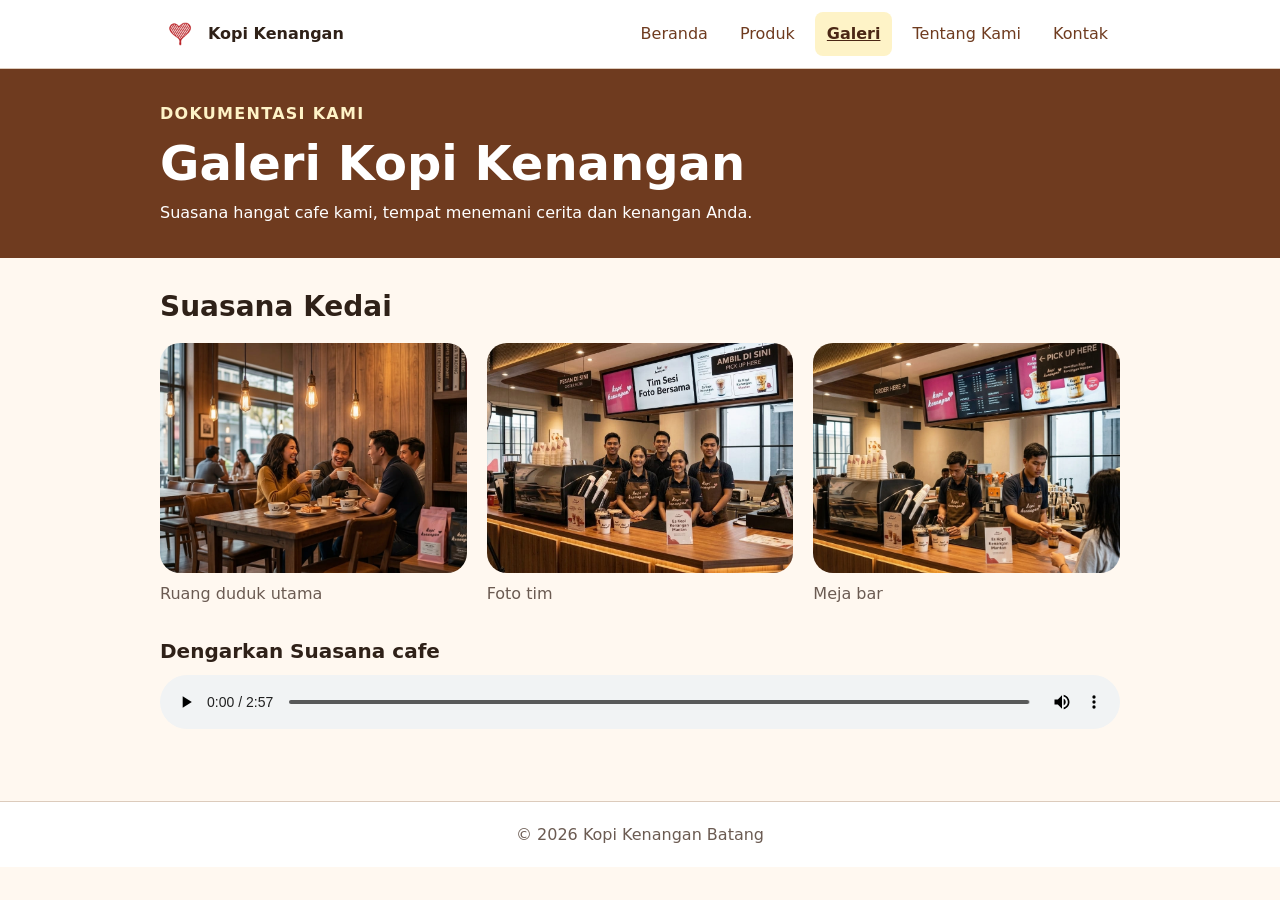
==== commit 19a99020: "feat: menerapkan menu humburger pada tampilan mobile" ====
--- a/galeri.html
+++ b/galeri.html
@@ -15,7 +15,10 @@
                 <img src="asset/gambar/logo_kopi_kenangan.webp" alt="" width="40" height="40" class="brand-logo">
                 Kopi Kenangan
             </span>
-            <nav aria-label="Navigasi utama">
+            <button class="nav-toggle" type="button" aria-label="Menu" aria-expanded="false" aria-controls="menu-utama">
+                <span class="nav-toggle-icon" aria-hidden="true"></span>
+            </button>
+            <nav id="menu-utama" aria-label="Navigasi utama">
                 <ul>
                     <li><a href="index.html#beranda">Beranda</a></li>
                     <li><a href="produk.html">Produk</a></li>
--- a/css/style.css
+++ b/css/style.css
@@ -18,7 +18,7 @@
   --space-2: 0.75rem;
   --space-3: 1.25rem;
   --space-4: 2rem;
-  
+
   --section-space: clamp(var(--space-3), 3vw + 0.75rem, var(--space-4));
 
   --radius-sm: 0.5rem;
@@ -30,9 +30,13 @@
 
 *,
 *::before,
-*::after { box-sizing: border-box; }
-
-html { color-scheme: light; }
+*::after {
+  box-sizing: border-box;
+}
+
+html {
+  color-scheme: light;
+}
 
 body {
   margin: 0;
@@ -43,46 +47,114 @@
   line-height: 1.6;
 }
 
-img { max-width: 100%; height: auto; }
-figure { margin: 0; }
-a { color: var(--color-primary); }
-a:hover { color: var(--color-primary-strong); }
-
-h1, h2, h3 { line-height: 1.2; }
-h1 { font-size: clamp(2rem, 6vw, 3rem); }
-h2 { font-size: 1.75rem; }
-h3 { font-size: 1.25rem; }
-p, li { max-width: 68ch; }
-
-.container { width: min(100% - 2rem, 60rem); margin-inline: auto; }
-.container > h2 { margin: 0 0 var(--space-3); }
-
-.site-header { padding: var(--space-2) 0; background: var(--color-surface); border-bottom: 1px solid var(--color-border); }
-.site-footer { margin-top: var(--space-4); padding: var(--space-3) 0; color: var(--color-muted); text-align: center; background: var(--color-surface); border-top: 1px solid var(--color-border); }
-.site-footer .container { display: flex; justify-content: center; }
-.site-footer p { margin: 0; }
+img {
+  max-width: 100%;
+  height: auto;
+}
+
+figure {
+  margin: 0;
+}
+
+a {
+  color: var(--color-primary);
+}
+
+a:hover {
+  color: var(--color-primary-strong);
+}
+
+h1,
+h2,
+h3 {
+  line-height: 1.2;
+}
+
+h1 {
+  font-size: clamp(2rem, 6vw, 3rem);
+}
+
+h2 {
+  font-size: 1.75rem;
+}
+
+h3 {
+  font-size: 1.25rem;
+}
+
+p,
+li {
+  max-width: 68ch;
+}
+
+.container {
+  width: min(100% - 2rem, 60rem);
+  margin-inline: auto;
+}
+
+.container>h2 {
+  margin: 0 0 var(--space-3);
+}
+
+.site-header {
+  padding: var(--space-2) 0;
+  background: var(--color-surface);
+  border-bottom: 1px solid var(--color-border);
+}
+
+.site-footer {
+  margin-top: var(--space-4);
+  padding: var(--space-3) 0;
+  color: var(--color-muted);
+  text-align: center;
+  background: var(--color-surface);
+  border-top: 1px solid var(--color-border);
+}
+
+.site-footer .container {
+  display: flex;
+  justify-content: center;
+}
+
+.site-footer p {
+  margin: 0;
+}
 
 .hero,
-.about-hero { padding: var(--section-space) 0; color: var(--color-on-primary); background: var(--color-primary); }
+.about-hero {
+  padding: var(--section-space) 0;
+  color: var(--color-on-primary);
+  background: var(--color-primary);
+}
 
 .products-section,
 .catalog-section,
 .contact-section,
 .gallery-section,
 .about-section,
-.about-values { padding: var(--section-space) 0; }
+.about-values {
+  padding: var(--section-space) 0;
+}
 
 .product-grid,
 .values-grid,
 .gallery-grid,
-.contact-grid { margin: 0; padding: 0; }
+.contact-grid {
+  margin: 0;
+  padding: 0;
+}
 
 
 .nav-inner {
   display: flex;
-  flex-direction: column;
-  align-items: flex-start;
-  gap: var(--space-3);
+  flex-wrap: wrap;
+  align-items: center;
+  justify-content: space-between;
+  gap: var(--space-2) var(--space-3);
+}
+
+.site-header nav {
+  flex-basis: 100%;
 }
 
 .brand {
@@ -92,7 +164,11 @@
   color: var(--color-text);
   font-weight: 800;
 }
-.brand-logo { height: 2.5rem; width: auto; }
+
+.brand-logo {
+  height: 2.5rem;
+  width: auto;
+}
 
 .site-header nav ul {
   display: flex;
@@ -103,26 +179,65 @@
   padding: 0;
   list-style: none;
 }
-.site-header nav a { display: inline-flex; align-items: center; min-height: 2.75rem; padding: var(--space-1) var(--space-2); text-decoration: none; border-radius: var(--radius-sm); }
-.site-header nav a:hover { background: var(--color-accent-soft); }
+
+.site-header nav a {
+  display: inline-flex;
+  align-items: center;
+  min-height: 2.75rem;
+  padding: var(--space-1) var(--space-2);
+  text-decoration: none;
+  border-radius: var(--radius-sm);
+}
+
+.site-header nav a:hover {
+  background: var(--color-accent-soft);
+}
 
 .site-header nav a.active,
-.site-header nav a[aria-current="page"] { color: var(--color-primary-strong); font-weight: 700; text-decoration: underline; background: var(--color-accent-soft); }
-
-.skip-link { position: absolute; top: -5rem; left: var(--space-3); z-index: 10; padding: var(--space-2) var(--space-3); color: var(--color-on-primary); background: var(--color-text); border-radius: var(--radius-sm); }
+.site-header nav a[aria-current="page"] {
+  color: var(--color-primary-strong);
+  font-weight: 700;
+  text-decoration: underline;
+  background: var(--color-accent-soft);
+}
+
+.skip-link {
+  position: absolute;
+  top: -5rem;
+  left: var(--space-3);
+  z-index: 10;
+  padding: var(--space-2) var(--space-3);
+  color: var(--color-on-primary);
+  background: var(--color-text);
+  border-radius: var(--radius-sm);
+}
+
 .skip-link:focus,
-.skip-link:focus-visible { top: var(--space-2); }
-
-.eyebrow { margin: 0 0 var(--space-1); color: var(--color-text-accent); font-weight: 800; letter-spacing: 0.08em; }
+.skip-link:focus-visible {
+  top: var(--space-2);
+}
+
+.eyebrow {
+  margin: 0 0 var(--space-1);
+  color: var(--color-text-accent);
+  font-weight: 800;
+  letter-spacing: 0.08em;
+}
+
 .hero .eyebrow,
-.about-hero .eyebrow { color: var(--color-accent-soft); }
+.about-hero .eyebrow {
+  color: var(--color-accent-soft);
+}
 
 .about-hero .container {
   display: flex;
   flex-direction: column;
   gap: var(--space-1);
 }
-.about-hero .container > * { margin: 0; }
+
+.about-hero .container>* {
+  margin: 0;
+}
 
 
 .hero-layout {
@@ -138,7 +253,10 @@
   align-items: flex-start;
   gap: var(--space-2);
 }
-.hero-content > * { margin: 0; }
+
+.hero-content>* {
+  margin: 0;
+}
 
 .hero-image {
   display: block;
@@ -149,9 +267,22 @@
   box-shadow: var(--shadow-card);
 }
 
-.aside-note { align-self: stretch; padding: var(--space-3); color: var(--color-text); background: var(--color-surface-soft); border-radius: var(--radius-lg); }
-.aside-note h2 { margin: 0 0 var(--space-1); font-size: 1.25rem; }
-.aside-note p { margin: 0; }
+.aside-note {
+  align-self: stretch;
+  padding: var(--space-3);
+  color: var(--color-text);
+  background: var(--color-surface-soft);
+  border-radius: var(--radius-lg);
+}
+
+.aside-note h2 {
+  margin: 0 0 var(--space-1);
+  font-size: 1.25rem;
+}
+
+.aside-note p {
+  margin: 0;
+}
 
 .button,
 button {
@@ -166,14 +297,33 @@
   border: 2px solid transparent;
   border-radius: var(--radius-sm);
 }
+
 .button:hover,
-button:hover { color: var(--color-on-primary); background: var(--color-primary-strong); }
-
-.button-secondary { color: var(--color-primary-strong); background: var(--color-surface); border-color: var(--color-primary); }
-.button-secondary:hover { color: var(--color-primary-strong); background: var(--color-accent-soft); }
-
-.hero button { color: var(--color-text); background: var(--color-accent-soft); }
-.hero button:hover { color: var(--color-text); background: var(--color-accent-strong); }
+button:hover {
+  color: var(--color-on-primary);
+  background: var(--color-primary-strong);
+}
+
+.button-secondary {
+  color: var(--color-primary-strong);
+  background: var(--color-surface);
+  border-color: var(--color-primary);
+}
+
+.button-secondary:hover {
+  color: var(--color-primary-strong);
+  background: var(--color-accent-soft);
+}
+
+.hero button {
+  color: var(--color-text);
+  background: var(--color-accent-soft);
+}
+
+.hero button:hover {
+  color: var(--color-text);
+  background: var(--color-accent-strong);
+}
 
 
 .product-grid,
@@ -185,7 +335,11 @@
   grid-template-columns: minmax(0, 1fr);
   gap: var(--space-3);
 }
-.about-grid { gap: var(--space-4); align-items: center; }
+
+.about-grid {
+  gap: var(--space-4);
+  align-items: center;
+}
 
 .product-card,
 .value-card,
@@ -204,6 +358,7 @@
   flex-direction: column;
   gap: var(--space-2);
 }
+
 .product-card img {
   display: block;
   width: 100%;
@@ -211,6 +366,7 @@
   object-fit: cover;
   border-radius: var(--radius-sm);
 }
+
 .product-card figcaption {
   display: flex;
   flex: 1;
@@ -219,9 +375,20 @@
   margin: 0;
   color: var(--color-text);
 }
-.product-card figcaption > * { margin: 0; }
-.product-card strong { color: var(--color-text-accent); font-size: 1.125rem; }
-.product-card.favorite { background: var(--color-accent-soft); border: 2px solid var(--color-primary); }
+
+.product-card figcaption>* {
+  margin: 0;
+}
+
+.product-card strong {
+  color: var(--color-text-accent);
+  font-size: 1.125rem;
+}
+
+.product-card.favorite {
+  background: var(--color-accent-soft);
+  border: 2px solid var(--color-primary);
+}
 
 .product-badge {
   position: absolute;
@@ -241,12 +408,20 @@
   align-items: center;
   gap: var(--space-1);
 }
-.product-card .card-actions { margin-top: auto; }
+
+.product-card .card-actions {
+  margin-top: auto;
+}
 
 .value-card h3,
-.contact-block h3 { margin: 0 0 var(--space-1); }
+.contact-block h3 {
+  margin: 0 0 var(--space-1);
+}
+
 .value-card p,
-.contact-block p { margin: 0; }
+.contact-block p {
+  margin: 0;
+}
 
 .contact-links {
   display: flex;
@@ -257,18 +432,57 @@
   list-style: none;
 }
 
-.gallery-item { margin: 0; }
-.gallery-item img { display: block; width: 100%; aspect-ratio: 4 / 3; object-fit: cover; border-radius: var(--radius-lg); }
-.gallery-item figcaption { margin-top: var(--space-1); color: var(--color-muted); }
-.gallery-audio { margin-top: var(--space-4); }
-.gallery-audio h3 { margin: 0 0 var(--space-2); }
-audio { width: 100%; max-width: 100%; }
+.gallery-item {
+  margin: 0;
+}
+
+.gallery-item img {
+  display: block;
+  width: 100%;
+  aspect-ratio: 4 / 3;
+  object-fit: cover;
+  border-radius: var(--radius-lg);
+}
+
+.gallery-item figcaption {
+  margin-top: var(--space-1);
+  color: var(--color-muted);
+}
+
+.gallery-audio {
+  margin-top: var(--space-4);
+}
+
+.gallery-audio h3 {
+  margin: 0 0 var(--space-2);
+}
+
+audio {
+  width: 100%;
+  max-width: 100%;
+}
+
 audio:focus-visible,
-audio:focus-within { outline: 3px solid var(--color-focus); outline-offset: 3px; }
-
-.about-content { display: flex; flex-direction: column; gap: var(--space-2); }
-.about-content p { margin: 0; }
-.about-info-card img { display: block; width: 100%; border-radius: var(--radius-lg); }
+audio:focus-within {
+  outline: 3px solid var(--color-focus);
+  outline-offset: 3px;
+}
+
+.about-content {
+  display: flex;
+  flex-direction: column;
+  gap: var(--space-2);
+}
+
+.about-content p {
+  margin: 0;
+}
+
+.about-info-card img {
+  display: block;
+  width: 100%;
+  border-radius: var(--radius-lg);
+}
 
 
 #form-kontak {
@@ -277,9 +491,17 @@
   gap: var(--space-3);
 }
 
-.field { margin: 0; }
+.field {
+  margin: 0;
+}
+
 .field label,
-legend { display: block; margin-bottom: var(--space-1); font-weight: 700; }
+legend {
+  display: block;
+  margin-bottom: var(--space-1);
+  font-weight: 700;
+}
+
 .field input,
 .field select,
 .field textarea {
@@ -292,8 +514,16 @@
   border: 1px solid var(--color-border-control);
   border-radius: var(--radius-sm);
 }
-.field input::placeholder { color: var(--color-muted); }
-.field-hint { margin: var(--space-1) 0 0; color: var(--color-muted); font-size: 0.9rem; }
+
+.field input::placeholder {
+  color: var(--color-muted);
+}
+
+.field-hint {
+  margin: var(--space-1) 0 0;
+  color: var(--color-muted);
+  font-size: 0.9rem;
+}
 
 fieldset {
   display: flex;
@@ -305,9 +535,17 @@
   border: 1px solid var(--color-border-control);
   border-radius: var(--radius-sm);
 }
-fieldset label { display: block; margin: 0; }
+
+fieldset label {
+  display: block;
+  margin: 0;
+}
+
 input[type="radio"],
-input[type="checkbox"] { width: auto; margin-right: var(--space-1); }
+input[type="checkbox"] {
+  width: auto;
+  margin-right: var(--space-1);
+}
 
 .form-actions {
   display: flex;
@@ -316,54 +554,197 @@
   gap: var(--space-2);
 }
 
-#preview-title { margin-top: var(--space-4); }
-#preview-form { margin: 0; padding: var(--space-3); white-space: pre-wrap; overflow-wrap: anywhere; background: var(--color-surface); border: 1px solid var(--color-border); border-radius: var(--radius-sm); }
-
-
-table { width: 100%; border-collapse: collapse; background: var(--color-surface); }
-caption { margin-bottom: var(--space-1); font-weight: 700; text-align: left; }
+#preview-title {
+  margin-top: var(--space-4);
+}
+
+#preview-form {
+  margin: 0;
+  padding: var(--space-3);
+  white-space: pre-wrap;
+  overflow-wrap: anywhere;
+  background: var(--color-surface);
+  border: 1px solid var(--color-border);
+  border-radius: var(--radius-sm);
+}
+
+
+table {
+  width: 100%;
+  border-collapse: collapse;
+  background: var(--color-surface);
+}
+
+caption {
+  margin-bottom: var(--space-1);
+  font-weight: 700;
+  text-align: left;
+}
+
 th,
-td { padding: var(--space-2); text-align: left; border: 1px solid var(--color-border); }
-th { color: var(--color-primary-strong); background: var(--color-accent-soft); }
-
-
-.table-scroll { max-width: 100%; overflow-x: auto; }
-.table-scroll:focus-visible { outline: 3px solid var(--color-focus); outline-offset: 3px; }
-.table-scroll table { min-width: 40rem; }
+td {
+  padding: var(--space-2);
+  text-align: left;
+  border: 1px solid var(--color-border);
+}
+
+th {
+  color: var(--color-primary-strong);
+  background: var(--color-accent-soft);
+}
+
+
+.table-scroll {
+  max-width: 100%;
+  overflow-x: auto;
+}
+
+.table-scroll:focus-visible {
+  outline: 3px solid var(--color-focus);
+  outline-offset: 3px;
+}
+
+.table-scroll table {
+  min-width: 40rem;
+}
 
 
 :focus-visible {
   outline: 3px solid var(--color-focus);
   outline-offset: 3px;
 }
+
 .hero :focus-visible,
-.about-hero :focus-visible { outline-color: var(--color-focus-on-dark); }
+.about-hero :focus-visible {
+  outline-color: var(--color-focus-on-dark);
+}
 
 .field input:focus-visible,
 .field select:focus-visible,
-.field textarea:focus-visible { border-color: var(--color-focus); }
+.field textarea:focus-visible {
+  border-color: var(--color-focus);
+}
 
 
 .contact-links a,
-.contact-block p { overflow-wrap: anywhere; }
-
-
+.contact-block p {
+  overflow-wrap: anywhere;
+}
+
+
+
+
+.nav-toggle {
+  display: none;
+}
+
+.nav-toggle:hover {
+  color: var(--color-primary-strong);
+  background: var(--color-accent-soft);
+}
+
+.nav-toggle-icon,
+.nav-toggle-icon::before,
+.nav-toggle-icon::after {
+  display: block;
+  width: 1.25rem;
+  height: 2px;
+  background: currentColor;
+}
+
+.nav-toggle-icon {
+  position: relative;
+}
+
+.nav-toggle-icon::before,
+.nav-toggle-icon::after {
+  content: "";
+  position: absolute;
+  left: 0;
+}
+
+.nav-toggle-icon::before {
+  top: -0.4rem;
+}
+
+.nav-toggle-icon::after {
+  top: 0.4rem;
+}
+
+
+.nav-toggle[aria-expanded="true"] .nav-toggle-icon {
+  background: transparent;
+}
+
+.nav-toggle[aria-expanded="true"] .nav-toggle-icon::before {
+  top: 0;
+  transform: rotate(45deg);
+}
+
+.nav-toggle[aria-expanded="true"] .nav-toggle-icon::after {
+  top: 0;
+  transform: rotate(-45deg);
+}
+
+@media (max-width: 41.99rem) {
+  .js .nav-toggle {
+    display: inline-flex;
+    align-items: center;
+    justify-content: center;
+    min-width: 2.75rem;
+    min-height: 2.75rem;
+    padding-inline: var(--space-2);
+    color: var(--color-primary-strong);
+    background: var(--color-surface);
+    border-color: var(--color-primary);
+  }
+
+  .js .site-header nav:not(.is-open) {
+    display: none;
+  }
+}
 
 @media (min-width: 42rem) {
-  .site-header nav ul { flex-direction: row; gap: var(--space-1); }
-  .gallery-grid { grid-template-columns: repeat(2, minmax(0, 1fr)); }
+  .site-header nav ul {
+    flex-direction: row;
+    gap: var(--space-1);
+  }
+
+  .gallery-grid {
+    grid-template-columns: repeat(2, minmax(0, 1fr));
+  }
 }
 
 @media (min-width: 48rem) {
-  .hero-layout { grid-template-columns: minmax(0, 1.2fr) minmax(0, 0.8fr); }
-  .about-grid { grid-template-columns: minmax(0, 3fr) minmax(0, 2fr); }
-  .product-grid { grid-template-columns: repeat(2, minmax(0, 1fr)); }
+  .hero-layout {
+    grid-template-columns: minmax(0, 1.2fr) minmax(0, 0.8fr);
+  }
+
+  .about-grid {
+    grid-template-columns: minmax(0, 3fr) minmax(0, 2fr);
+  }
+
+  .product-grid {
+    grid-template-columns: repeat(2, minmax(0, 1fr));
+  }
+
   .values-grid,
-  .contact-grid { grid-template-columns: repeat(3, minmax(0, 1fr)); }
+  .contact-grid {
+    grid-template-columns: repeat(3, minmax(0, 1fr));
+  }
 }
 
 @media (min-width: 60rem) {
-  .nav-inner { flex-direction: row; align-items: center; justify-content: space-between; }
+  .nav-inner {
+    flex-wrap: nowrap;
+  }
+
+  .site-header nav {
+    flex-basis: auto;
+  }
+
   .product-grid,
-  .gallery-grid { grid-template-columns: repeat(3, minmax(0, 1fr)); }
+  .gallery-grid {
+    grid-template-columns: repeat(3, minmax(0, 1fr));
+  }
 }
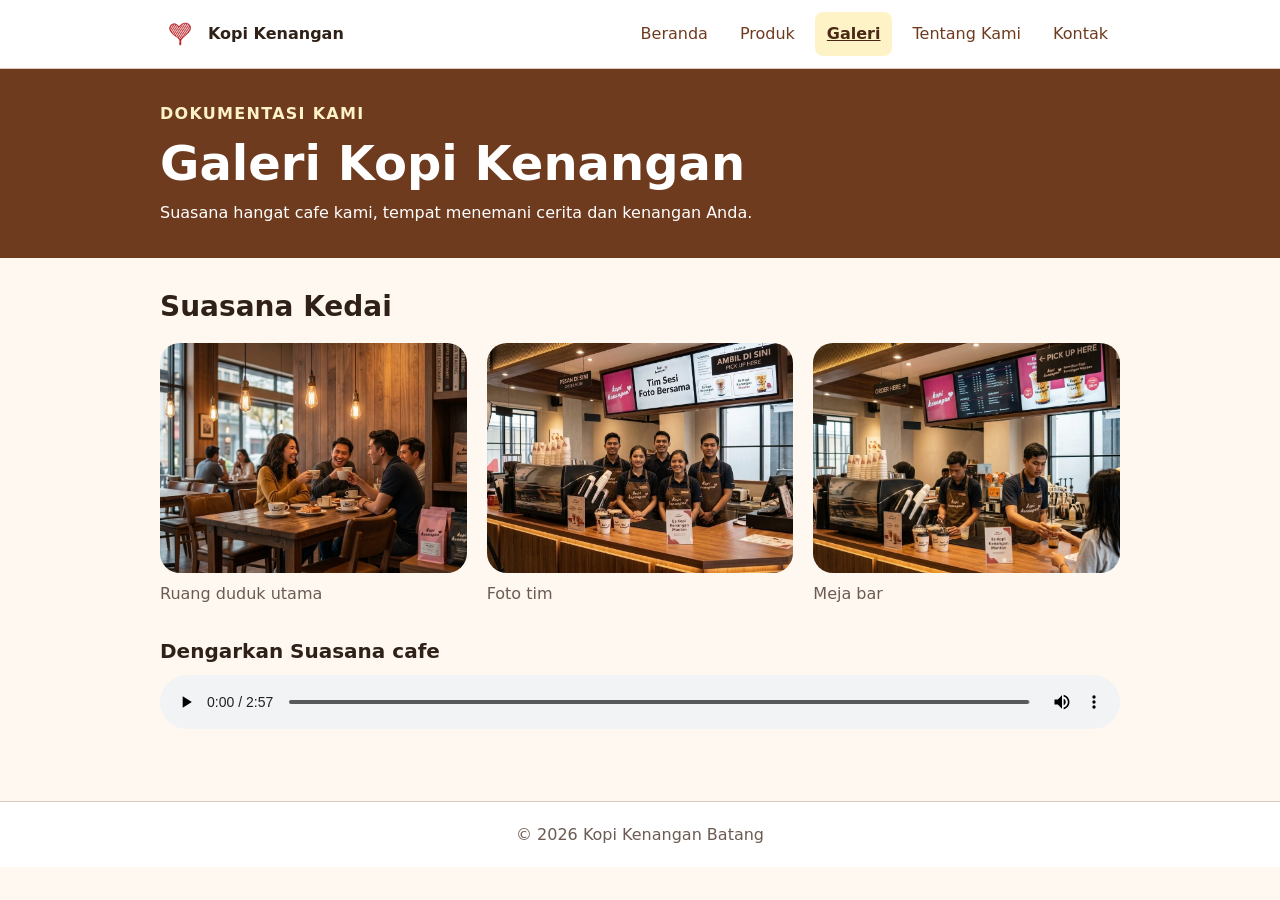
==== commit 307cbf95: "feat: buat app.js dan merapikan app.js" ====
--- a/galeri.html
+++ b/galeri.html
@@ -5,6 +5,7 @@
     <meta name="viewport" content="width=device-width, initial-scale=1.0">
     <title>Galeri - Kopi Kenangan</title>
     <link rel="stylesheet" href="css/style.css">
+    <script src="js/app.js" defer></script>
 </head>
 <body>
     <a class="skip-link" href="#konten">Lewati ke konten utama</a>
@@ -74,6 +75,6 @@
         </div>
     </footer>
  
-    <script src="js/script.js"></script>
+    <script src="js/script.js" defer></script>
 </body>
 </html>
--- a/css/style.css
+++ b/css/style.css
@@ -747,4 +747,76 @@
   .gallery-grid {
     grid-template-columns: repeat(3, minmax(0, 1fr));
   }
+}
+
+/* ===== P09: kartu produk dari JavaScript ===== */
+.js-product-grid {
+  display: grid;
+  grid-template-columns: repeat(auto-fit, minmax(14rem, 1fr));
+  gap: var(--space-3);
+}
+
+.js-product-card {
+  display: flex;
+  flex-direction: column;
+  align-items: flex-start;
+  gap: var(--space-1);
+  padding: var(--space-3);
+  background: var(--color-surface);
+  border: 1px solid var(--color-border);
+  border-radius: var(--radius-md);
+  box-shadow: var(--shadow-card);
+}
+
+.js-product-card > * {
+  margin: 0;
+}
+
+.js-product-card.unggulan {
+  background: var(--color-accent-soft);
+  border: 2px solid var(--color-primary);
+}
+
+.js-product-card .kategori {
+  color: var(--color-muted);
+  font-size: 0.9rem;
+}
+
+.js-product-card .price {
+  color: var(--color-text-accent);
+  font-size: 1.125rem;
+  font-weight: 700;
+}
+
+.js-product-card .label-unggulan {
+  color: var(--color-primary-strong);
+  font-weight: 700;
+}
+
+.js-product-card .label-unggulan:empty {
+  display: none;
+}
+
+.js-product-card .button {
+  margin-top: auto;
+}
+
+.stock-badge {
+  display: inline-flex;
+  padding: 0.25rem 0.6rem;
+  color: #166534;
+  font-size: 0.85rem;
+  font-weight: 700;
+  background: #dcfce7;
+  border-radius: 999px;
+}
+
+.stock-badge.warning {
+  color: #92400e;
+  background: #fef3c7;
+}
+
+.stock-badge.empty {
+  color: #991b1b;
+  background: #fee2e2;
 }
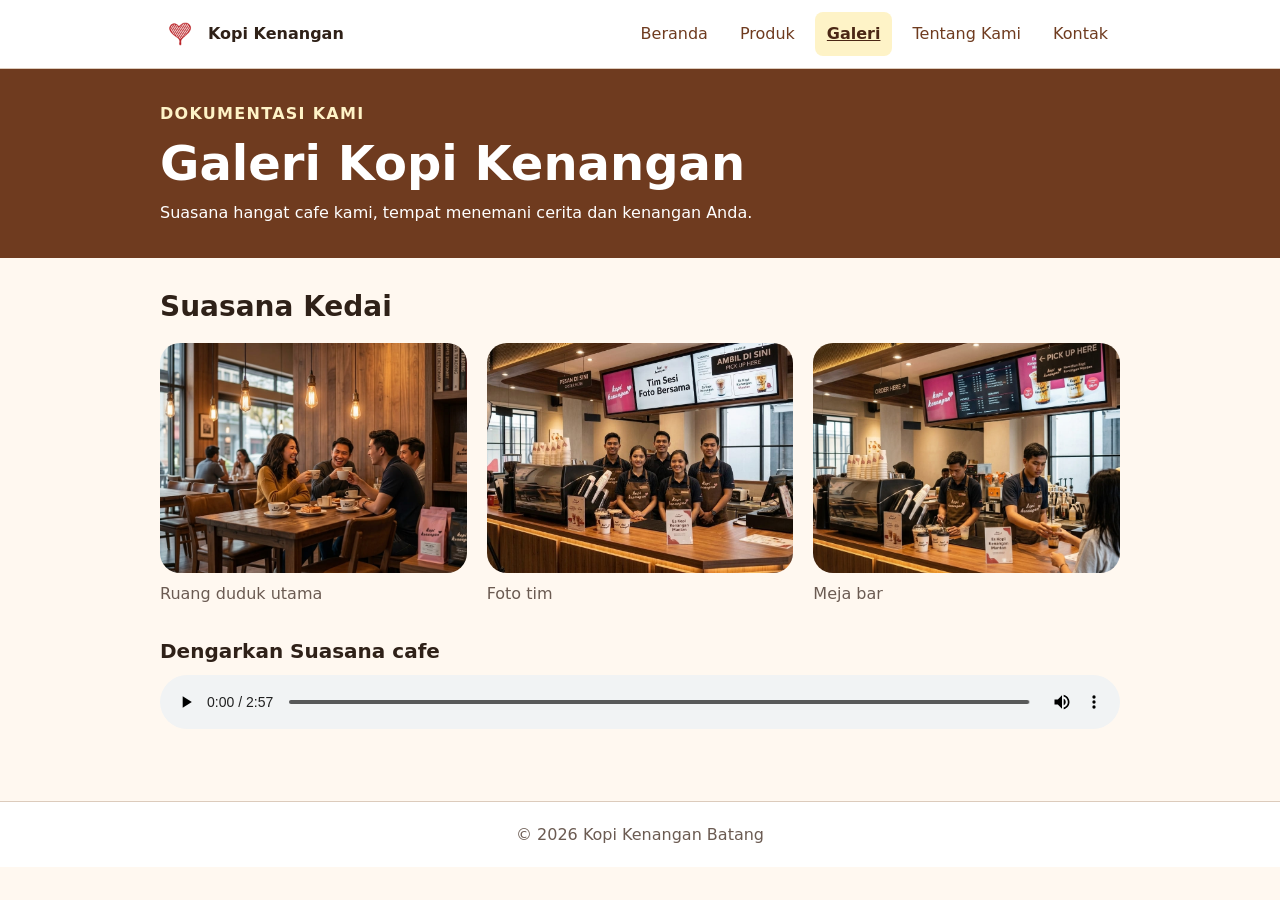
==== commit 613a7dc4: "feat: rapikan app.js(filter,map,find,for..of,console table)" ====
--- a/galeri.html
+++ b/galeri.html
@@ -5,6 +5,7 @@
     <meta name="viewport" content="width=device-width, initial-scale=1.0">
     <title>Galeri - Kopi Kenangan</title>
     <link rel="stylesheet" href="css/style.css">
+    <link rel="icon" href="asset/gambar/logo_kopi_kenangan.webp" type="image/webp">
     <script src="js/app.js" defer></script>
 </head>
 <body>
--- a/css/style.css
+++ b/css/style.css
@@ -749,7 +749,7 @@
   }
 }
 
-/* ===== P09: kartu produk dari JavaScript ===== */
+
 .js-product-grid {
   display: grid;
   grid-template-columns: repeat(auto-fit, minmax(14rem, 1fr));
@@ -819,4 +819,9 @@
 .stock-badge.empty {
   color: #991b1b;
   background: #fee2e2;
+}
+
+#produk-unggulan {
+  font-weight: 700;
+  color: var(--color-primary, #6f3b1f);
 }
